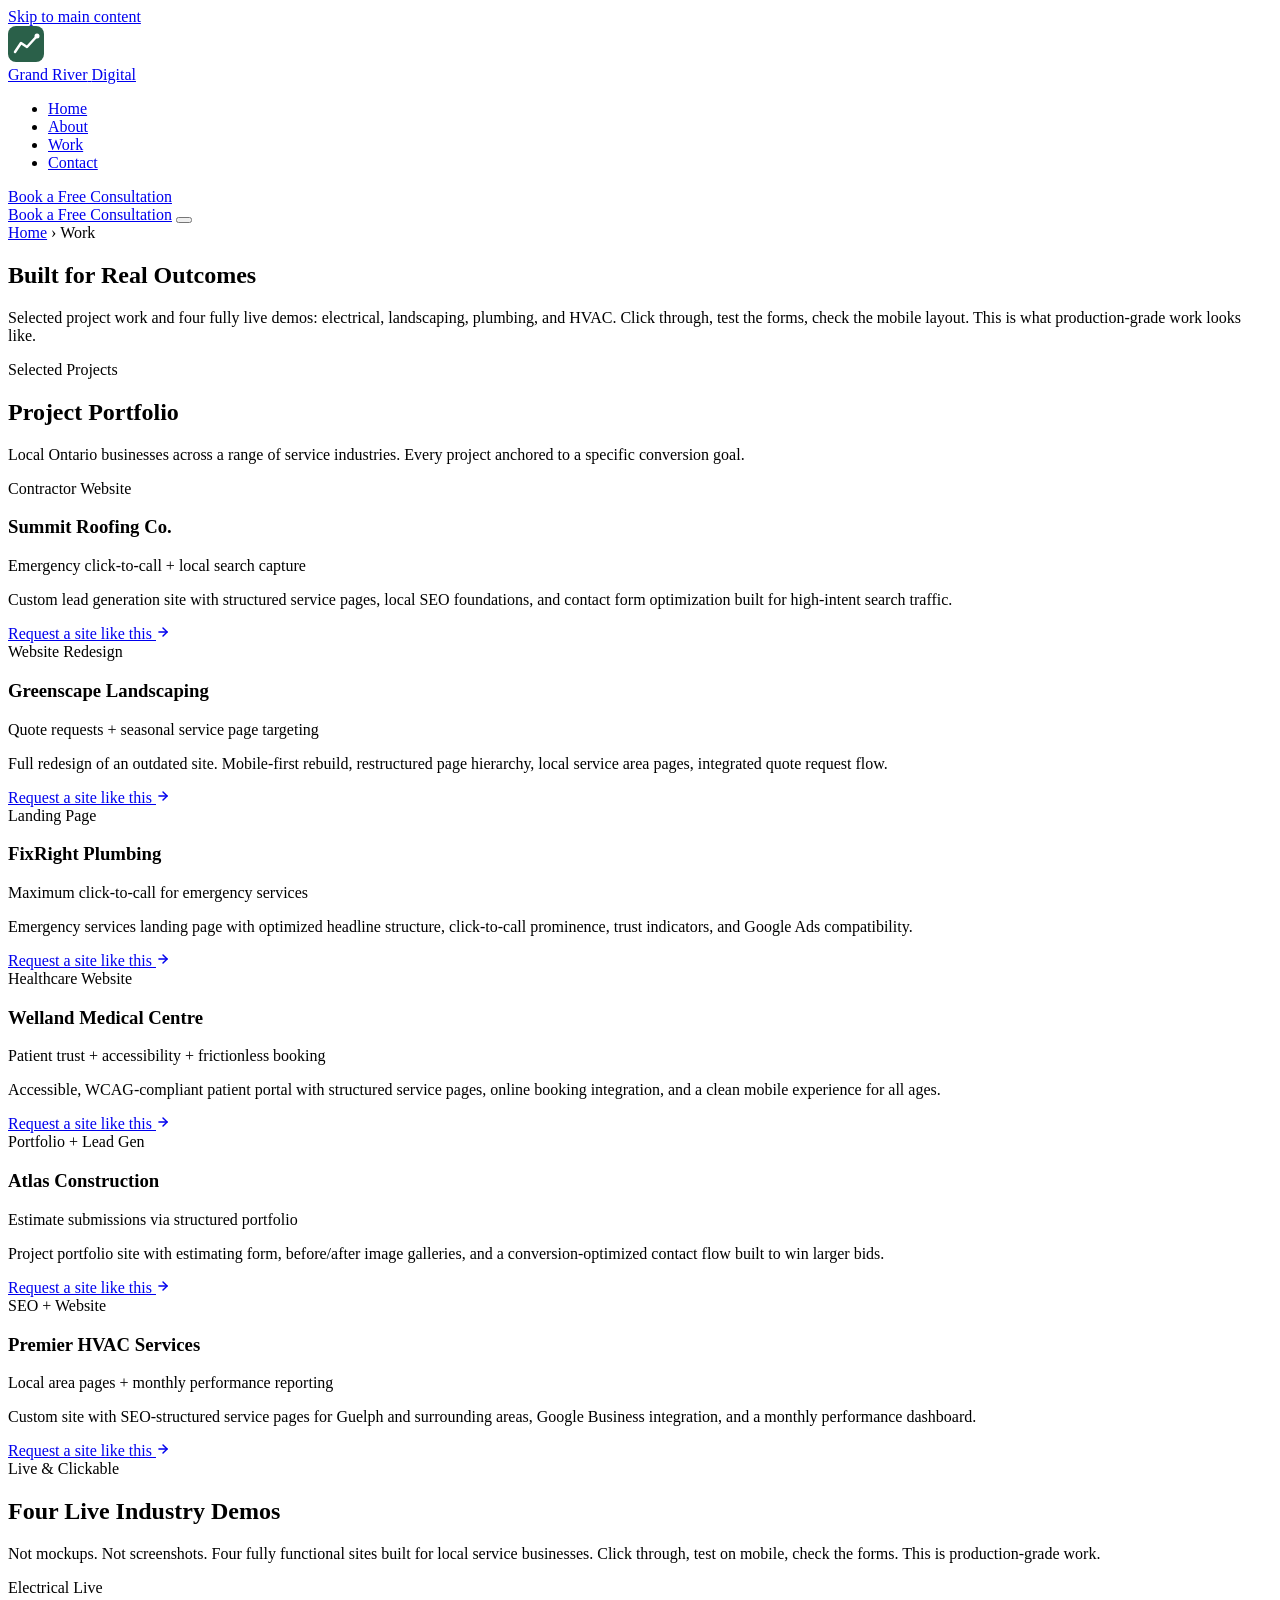
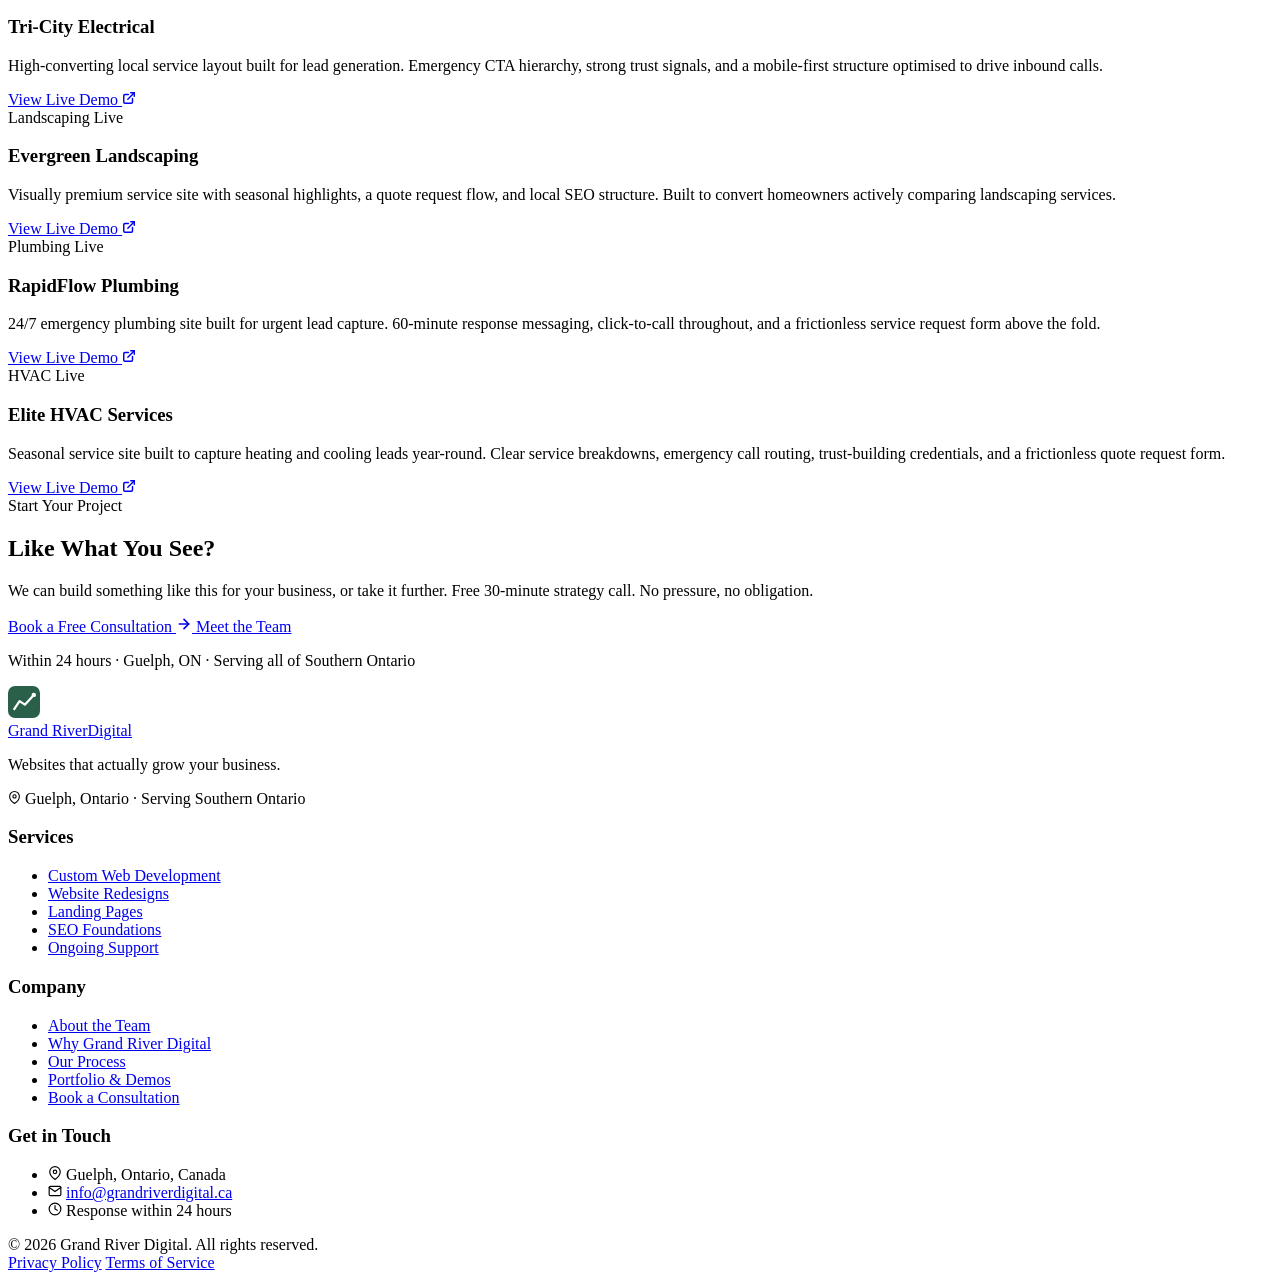
==== work/index.html @ 02c0469a "Work page: remove duplicate CTA, reduce em dashes to zero Issue 1 — Duplicate CTA removed: - Deleted" ====
<!DOCTYPE html>
<html lang="en">
<head>
  <meta charset="UTF-8" />
  <meta name="viewport" content="width=device-width, initial-scale=1.0" />
  <meta name="description" content="Our Work — Grand River Digital. Portfolio and four live industry demos for local Ontario service businesses. Electrical, landscaping, plumbing, and HVAC." />
  <meta name="theme-color" content="#0B1929" />
  <meta property="og:title" content="Our Work | Grand River Digital" />
  <meta property="og:description" content="Live demos and portfolio from Grand River Digital. Built for real lead generation across Southern Ontario." />
  <meta property="og:type" content="website" />
  <meta property="og:url" content="https://grandriverdigital.ca/work" />
  <link rel="canonical" href="https://grandriverdigital.ca/work" />
  <title>Our Work | Grand River Digital</title>
  <link rel="preconnect" href="https://fonts.googleapis.com" />
  <link rel="preconnect" href="https://fonts.gstatic.com" crossorigin />
  <link rel="preload" as="style" href="https://fonts.googleapis.com/css2?family=Inter:wght@400;500;600;700;800;900&display=swap" />
  <link rel="stylesheet" href="https://fonts.googleapis.com/css2?family=Inter:wght@400;500;600;700;800;900&display=swap" media="print" onload="this.media='all'" />
  <noscript><link rel="stylesheet" href="https://fonts.googleapis.com/css2?family=Inter:wght@400;500;600;700;800;900&display=swap" /></noscript>
  <link rel="stylesheet" href="/styles.css" />
</head>
<body>

  <a href="#main" class="skip-link">Skip to main content</a>

  <header class="header" id="header">
    <div class="container header__inner">
      <a href="/" class="logo" aria-label="Grand River Digital — home">
        <div class="logo__mark" aria-hidden="true">
          <svg width="36" height="36" viewBox="0 0 36 36" fill="none">
            <rect width="36" height="36" rx="8" fill="#2A6049"/>
            <polyline points="7,26 13,17 19,21 29,10" stroke="white" stroke-width="2.5" stroke-linecap="round" stroke-linejoin="round"/>
            <circle cx="29" cy="10" r="2.5" fill="white"/>
          </svg>
        </div>
        <div class="logo__text">
          <span class="logo__name">Grand River</span>
          <span class="logo__domain">Digital</span>
        </div>
      </a>
      <nav class="nav" id="nav" aria-label="Main navigation">
        <ul class="nav__list" role="list">
          <li><a href="/" class="nav__link">Home</a></li>
          <li><a href="/about" class="nav__link">About</a></li>
          <li><a href="/work" class="nav__link">Work</a></li>
          <li><a href="/contact" class="nav__link">Contact</a></li>
        </ul>
        <a href="/contact" class="nav__mobile-cta">Book a Free Consultation</a>
      </nav>
      <a href="/contact" class="btn btn--primary header__cta">Book a Free Consultation</a>
      <button class="nav-toggle" id="navToggle" aria-label="Open navigation menu" aria-expanded="false" aria-controls="nav">
        <span class="nav-toggle__bar"></span>
        <span class="nav-toggle__bar"></span>
        <span class="nav-toggle__bar"></span>
      </button>
    </div>
  </header>

  <main id="main">

    <!-- PAGE HERO -->
    <section class="page-hero" aria-labelledby="page-hero-heading">
      <div class="hero__grid" aria-hidden="true"></div>
      <div class="container page-hero__inner">
        <nav class="breadcrumb" aria-label="Breadcrumb">
          <a href="/">Home</a>
          <span aria-hidden="true">›</span>
          <span aria-current="page">Work</span>
        </nav>
        <h1 id="page-hero-heading" class="page-hero__title">
          Built for <span>Real Outcomes</span>
        </h1>
        <p class="page-hero__sub">Selected project work and four fully live demos: electrical, landscaping, plumbing, and HVAC. Click through, test the forms, check the mobile layout. This is what production-grade work looks like.</p>
      </div>
    </section>

    <!-- PORTFOLIO GRID -->
    <section class="section portfolio" id="portfolio" aria-labelledby="portfolio-heading">
      <div class="container">
        <div class="section-header reveal">
          <span class="section-label">Selected Projects</span>
          <h2 id="portfolio-heading" class="section-title">Project Portfolio</h2>
          <p class="section-sub">Local Ontario businesses across a range of service industries. Every project anchored to a specific conversion goal.</p>
        </div>

        <div class="portfolio__grid">
          <article class="pcard reveal" aria-label="Summit Roofing project">
            <div class="pcard__visual pcard__visual--1" aria-hidden="true">
              <div class="pcard__mock">
                <div class="pcard__mock-bar"></div>
                <div class="pcard__mock-hero"></div>
                <div class="pcard__mock-row"><div class="pcard__mock-block"></div><div class="pcard__mock-block"></div></div>
                <div class="pcard__mock-lines"><div class="pcard__mock-line"></div><div class="pcard__mock-line pcard__mock-line--sm"></div></div>
              </div>
            </div>
            <div class="pcard__body">
              <span class="pcard__type">Contractor Website</span>
              <h3 class="pcard__title">Summit Roofing Co.</h3>
              <p class="pcard__outcome-tag">Emergency click-to-call + local search capture</p>
              <p class="pcard__outcome">Custom lead generation site with structured service pages, local SEO foundations, and contact form optimization built for high-intent search traffic.</p>
              <a href="/contact" class="pcard__cta">
                Request a site like this
                <svg width="14" height="14" viewBox="0 0 24 24" fill="none" stroke="currentColor" stroke-width="2.5" stroke-linecap="round" stroke-linejoin="round" aria-hidden="true"><line x1="5" y1="12" x2="19" y2="12"/><polyline points="12 5 19 12 12 19"/></svg>
              </a>
            </div>
          </article>

          <article class="pcard reveal" aria-label="Greenscape Landscaping project">
            <div class="pcard__visual pcard__visual--2" aria-hidden="true">
              <div class="pcard__mock">
                <div class="pcard__mock-bar"></div>
                <div class="pcard__mock-hero"></div>
                <div class="pcard__mock-row"><div class="pcard__mock-block"></div><div class="pcard__mock-block"></div></div>
                <div class="pcard__mock-lines"><div class="pcard__mock-line"></div><div class="pcard__mock-line pcard__mock-line--sm"></div></div>
              </div>
            </div>
            <div class="pcard__body">
              <span class="pcard__type">Website Redesign</span>
              <h3 class="pcard__title">Greenscape Landscaping</h3>
              <p class="pcard__outcome-tag">Quote requests + seasonal service page targeting</p>
              <p class="pcard__outcome">Full redesign of an outdated site. Mobile-first rebuild, restructured page hierarchy, local service area pages, integrated quote request flow.</p>
              <a href="/contact" class="pcard__cta">
                Request a site like this
                <svg width="14" height="14" viewBox="0 0 24 24" fill="none" stroke="currentColor" stroke-width="2.5" stroke-linecap="round" stroke-linejoin="round" aria-hidden="true"><line x1="5" y1="12" x2="19" y2="12"/><polyline points="12 5 19 12 12 19"/></svg>
              </a>
            </div>
          </article>

          <article class="pcard reveal" aria-label="FixRight Plumbing project">
            <div class="pcard__visual pcard__visual--3" aria-hidden="true">
              <div class="pcard__mock">
                <div class="pcard__mock-bar"></div>
                <div class="pcard__mock-hero"></div>
                <div class="pcard__mock-row"><div class="pcard__mock-block"></div><div class="pcard__mock-block"></div></div>
                <div class="pcard__mock-lines"><div class="pcard__mock-line"></div><div class="pcard__mock-line pcard__mock-line--sm"></div></div>
              </div>
            </div>
            <div class="pcard__body">
              <span class="pcard__type">Landing Page</span>
              <h3 class="pcard__title">FixRight Plumbing</h3>
              <p class="pcard__outcome-tag">Maximum click-to-call for emergency services</p>
              <p class="pcard__outcome">Emergency services landing page with optimized headline structure, click-to-call prominence, trust indicators, and Google Ads compatibility.</p>
              <a href="/contact" class="pcard__cta">
                Request a site like this
                <svg width="14" height="14" viewBox="0 0 24 24" fill="none" stroke="currentColor" stroke-width="2.5" stroke-linecap="round" stroke-linejoin="round" aria-hidden="true"><line x1="5" y1="12" x2="19" y2="12"/><polyline points="12 5 19 12 12 19"/></svg>
              </a>
            </div>
          </article>

          <article class="pcard reveal" aria-label="Welland Medical Centre project">
            <div class="pcard__visual pcard__visual--4" aria-hidden="true">
              <div class="pcard__mock">
                <div class="pcard__mock-bar"></div>
                <div class="pcard__mock-hero"></div>
                <div class="pcard__mock-row"><div class="pcard__mock-block"></div><div class="pcard__mock-block"></div></div>
                <div class="pcard__mock-lines"><div class="pcard__mock-line"></div><div class="pcard__mock-line pcard__mock-line--sm"></div></div>
              </div>
            </div>
            <div class="pcard__body">
              <span class="pcard__type">Healthcare Website</span>
              <h3 class="pcard__title">Welland Medical Centre</h3>
              <p class="pcard__outcome-tag">Patient trust + accessibility + frictionless booking</p>
              <p class="pcard__outcome">Accessible, WCAG-compliant patient portal with structured service pages, online booking integration, and a clean mobile experience for all ages.</p>
              <a href="/contact" class="pcard__cta">
                Request a site like this
                <svg width="14" height="14" viewBox="0 0 24 24" fill="none" stroke="currentColor" stroke-width="2.5" stroke-linecap="round" stroke-linejoin="round" aria-hidden="true"><line x1="5" y1="12" x2="19" y2="12"/><polyline points="12 5 19 12 12 19"/></svg>
              </a>
            </div>
          </article>

          <article class="pcard reveal" aria-label="Atlas Construction project">
            <div class="pcard__visual pcard__visual--5" aria-hidden="true">
              <div class="pcard__mock">
                <div class="pcard__mock-bar"></div>
                <div class="pcard__mock-hero"></div>
                <div class="pcard__mock-row"><div class="pcard__mock-block"></div><div class="pcard__mock-block"></div></div>
                <div class="pcard__mock-lines"><div class="pcard__mock-line"></div><div class="pcard__mock-line pcard__mock-line--sm"></div></div>
              </div>
            </div>
            <div class="pcard__body">
              <span class="pcard__type">Portfolio + Lead Gen</span>
              <h3 class="pcard__title">Atlas Construction</h3>
              <p class="pcard__outcome-tag">Estimate submissions via structured portfolio</p>
              <p class="pcard__outcome">Project portfolio site with estimating form, before/after image galleries, and a conversion-optimized contact flow built to win larger bids.</p>
              <a href="/contact" class="pcard__cta">
                Request a site like this
                <svg width="14" height="14" viewBox="0 0 24 24" fill="none" stroke="currentColor" stroke-width="2.5" stroke-linecap="round" stroke-linejoin="round" aria-hidden="true"><line x1="5" y1="12" x2="19" y2="12"/><polyline points="12 5 19 12 12 19"/></svg>
              </a>
            </div>
          </article>

          <article class="pcard reveal" aria-label="Premier HVAC project">
            <div class="pcard__visual pcard__visual--6" aria-hidden="true">
              <div class="pcard__mock">
                <div class="pcard__mock-bar"></div>
                <div class="pcard__mock-hero"></div>
                <div class="pcard__mock-row"><div class="pcard__mock-block"></div><div class="pcard__mock-block"></div></div>
                <div class="pcard__mock-lines"><div class="pcard__mock-line"></div><div class="pcard__mock-line pcard__mock-line--sm"></div></div>
              </div>
            </div>
            <div class="pcard__body">
              <span class="pcard__type">SEO + Website</span>
              <h3 class="pcard__title">Premier HVAC Services</h3>
              <p class="pcard__outcome-tag">Local area pages + monthly performance reporting</p>
              <p class="pcard__outcome">Custom site with SEO-structured service pages for Guelph and surrounding areas, Google Business integration, and a monthly performance dashboard.</p>
              <a href="/contact" class="pcard__cta">
                Request a site like this
                <svg width="14" height="14" viewBox="0 0 24 24" fill="none" stroke="currentColor" stroke-width="2.5" stroke-linecap="round" stroke-linejoin="round" aria-hidden="true"><line x1="5" y1="12" x2="19" y2="12"/><polyline points="12 5 19 12 12 19"/></svg>
              </a>
            </div>
          </article>
        </div>
      </div>
    </section>

    <!-- LIVE DEMOS — full-bleed primary section -->
    <section class="demos" id="demos" aria-labelledby="demos-heading">
      <div class="container">
        <div class="section-header section-header--light reveal">
          <span class="section-label section-label--light">Live &amp; Clickable</span>
          <h2 id="demos-heading" class="section-title section-title--light">Four Live Industry Demos</h2>
          <p class="section-sub section-sub--light">Not mockups. Not screenshots. Four fully functional sites built for local service businesses. Click through, test on mobile, check the forms. This is production-grade work.</p>
        </div>

        <div class="demos__grid">

          <article class="demo-card reveal" aria-label="Tri-City Electrical — live demo">
            <div class="demo-card__meta">
              <span class="demo-card__industry">Electrical</span>
              <span class="demo-card__live">
                <span class="demo-card__live-dot" aria-hidden="true"></span>
                Live
              </span>
            </div>
            <h3 class="demo-card__name">Tri-City Electrical</h3>
            <p class="demo-card__desc">High-converting local service layout built for lead generation. Emergency CTA hierarchy, strong trust signals, and a mobile-first structure optimised to drive inbound calls.</p>
            <a href="https://grandriverdigital.github.io/tri-city-electrical-demo"
               target="_blank"
               rel="noopener noreferrer"
               class="demo-card__link"
               aria-label="View Tri-City Electrical live demo, opens in new tab">
              View Live Demo
              <svg width="14" height="14" viewBox="0 0 24 24" fill="none" stroke="currentColor" stroke-width="2.5" stroke-linecap="round" stroke-linejoin="round" aria-hidden="true"><path d="M18 13v6a2 2 0 0 1-2 2H5a2 2 0 0 1-2-2V8a2 2 0 0 1 2-2h6"/><polyline points="15 3 21 3 21 9"/><line x1="10" y1="14" x2="21" y2="3"/></svg>
            </a>
          </article>

          <article class="demo-card reveal" aria-label="Evergreen Landscaping — live demo">
            <div class="demo-card__meta">
              <span class="demo-card__industry">Landscaping</span>
              <span class="demo-card__live">
                <span class="demo-card__live-dot" aria-hidden="true"></span>
                Live
              </span>
            </div>
            <h3 class="demo-card__name">Evergreen Landscaping</h3>
            <p class="demo-card__desc">Visually premium service site with seasonal highlights, a quote request flow, and local SEO structure. Built to convert homeowners actively comparing landscaping services.</p>
            <a href="https://grandriverdigital.github.io/evergreen-landscaping-demo"
               target="_blank"
               rel="noopener noreferrer"
               class="demo-card__link"
               aria-label="View Evergreen Landscaping live demo, opens in new tab">
              View Live Demo
              <svg width="14" height="14" viewBox="0 0 24 24" fill="none" stroke="currentColor" stroke-width="2.5" stroke-linecap="round" stroke-linejoin="round" aria-hidden="true"><path d="M18 13v6a2 2 0 0 1-2 2H5a2 2 0 0 1-2-2V8a2 2 0 0 1 2-2h6"/><polyline points="15 3 21 3 21 9"/><line x1="10" y1="14" x2="21" y2="3"/></svg>
            </a>
          </article>

          <article class="demo-card reveal" aria-label="RapidFlow Plumbing — live demo">
            <div class="demo-card__meta">
              <span class="demo-card__industry">Plumbing</span>
              <span class="demo-card__live">
                <span class="demo-card__live-dot" aria-hidden="true"></span>
                Live
              </span>
            </div>
            <h3 class="demo-card__name">RapidFlow Plumbing</h3>
            <p class="demo-card__desc">24/7 emergency plumbing site built for urgent lead capture. 60-minute response messaging, click-to-call throughout, and a frictionless service request form above the fold.</p>
            <a href="https://grandriverdigital.github.io/rapidflow-plumbing-demo"
               target="_blank"
               rel="noopener noreferrer"
               class="demo-card__link"
               aria-label="View RapidFlow Plumbing live demo, opens in new tab">
              View Live Demo
              <svg width="14" height="14" viewBox="0 0 24 24" fill="none" stroke="currentColor" stroke-width="2.5" stroke-linecap="round" stroke-linejoin="round" aria-hidden="true"><path d="M18 13v6a2 2 0 0 1-2 2H5a2 2 0 0 1-2-2V8a2 2 0 0 1 2-2h6"/><polyline points="15 3 21 3 21 9"/><line x1="10" y1="14" x2="21" y2="3"/></svg>
            </a>
          </article>

          <article class="demo-card reveal" aria-label="Elite HVAC Services — live demo">
            <div class="demo-card__meta">
              <span class="demo-card__industry">HVAC</span>
              <span class="demo-card__live">
                <span class="demo-card__live-dot" aria-hidden="true"></span>
                Live
              </span>
            </div>
            <h3 class="demo-card__name">Elite HVAC Services</h3>
            <p class="demo-card__desc">Seasonal service site built to capture heating and cooling leads year-round. Clear service breakdowns, emergency call routing, trust-building credentials, and a frictionless quote request form.</p>
            <a href="https://grandriverdigital.github.io/elite-hvac-demo"
               target="_blank"
               rel="noopener noreferrer"
               class="demo-card__link"
               aria-label="View Elite HVAC Services live demo, opens in new tab">
              View Live Demo
              <svg width="14" height="14" viewBox="0 0 24 24" fill="none" stroke="currentColor" stroke-width="2.5" stroke-linecap="round" stroke-linejoin="round" aria-hidden="true"><path d="M18 13v6a2 2 0 0 1-2 2H5a2 2 0 0 1-2-2V8a2 2 0 0 1 2-2h6"/><polyline points="15 3 21 3 21 9"/><line x1="10" y1="14" x2="21" y2="3"/></svg>
            </a>
          </article>

        </div>

      </div>
    </section>

    <!-- CTA STRIP -->
    <section class="cta-strip" aria-labelledby="cta-work-heading">
      <div class="hero__grid" aria-hidden="true"></div>
      <div class="container cta-strip__inner">
        <span class="cta-strip__eyebrow">Start Your Project</span>
        <h2 id="cta-work-heading" class="cta-strip__title reveal">Like What You See?</h2>
        <p class="cta-strip__sub reveal">We can build something like this for your business, or take it further. Free 30-minute strategy call. No pressure, no obligation.</p>
        <div class="cta-strip__actions reveal">
          <a href="/contact" class="btn btn--cta">
            Book a Free Consultation
            <svg width="16" height="16" viewBox="0 0 24 24" fill="none" stroke="currentColor" stroke-width="2.5" stroke-linecap="round" stroke-linejoin="round" aria-hidden="true"><line x1="5" y1="12" x2="19" y2="12"/><polyline points="12 5 19 12 12 19"/></svg>
          </a>
          <a href="/about" class="btn btn--outline">Meet the Team</a>
        </div>
        <p class="cta-strip__note">Within 24 hours &middot; Guelph, ON &middot; Serving all of Southern Ontario</p>
      </div>
    </section>

  </main>

  <footer class="footer" role="contentinfo">
    <div class="container footer__inner">
      <div class="footer__brand">
        <a href="/" class="logo logo--footer" aria-label="Grand River Digital — home">
          <div class="logo__mark" aria-hidden="true">
            <svg width="32" height="32" viewBox="0 0 36 36" fill="none">
              <rect width="36" height="36" rx="8" fill="#2A6049"/>
              <polyline points="7,26 13,17 19,21 29,10" stroke="white" stroke-width="2.5" stroke-linecap="round" stroke-linejoin="round"/>
              <circle cx="29" cy="10" r="2.5" fill="white"/>
            </svg>
          </div>
          <div class="logo__text"><span class="logo__name">Grand River</span><span class="logo__domain">Digital</span></div>
        </a>
        <p class="footer__tagline">Websites that actually grow your business.</p>
        <p class="footer__location">
          <svg width="13" height="13" viewBox="0 0 24 24" fill="none" stroke="currentColor" stroke-width="2" stroke-linecap="round" stroke-linejoin="round" aria-hidden="true"><path d="M21 10c0 7-9 13-9 13s-9-6-9-13a9 9 0 0 1 18 0z"/><circle cx="12" cy="10" r="3"/></svg>
          Guelph, Ontario &middot; Serving Southern Ontario
        </p>
      </div>
      <div class="footer__col">
        <h3 class="footer__col-heading">Services</h3>
        <ul class="footer__links" role="list">
          <li><a href="/about">Custom Web Development</a></li>
          <li><a href="/about">Website Redesigns</a></li>
          <li><a href="/about">Landing Pages</a></li>
          <li><a href="/about">SEO Foundations</a></li>
          <li><a href="/about">Ongoing Support</a></li>
        </ul>
      </div>
      <div class="footer__col">
        <h3 class="footer__col-heading">Company</h3>
        <ul class="footer__links" role="list">
          <li><a href="/about">About the Team</a></li>
          <li><a href="/about">Why Grand River Digital</a></li>
          <li><a href="/about">Our Process</a></li>
          <li><a href="/work">Portfolio &amp; Demos</a></li>
          <li><a href="/contact">Book a Consultation</a></li>
        </ul>
      </div>
      <div class="footer__col">
        <h3 class="footer__col-heading">Get in Touch</h3>
        <ul class="footer__contact-list" role="list">
          <li>
            <svg width="14" height="14" viewBox="0 0 24 24" fill="none" stroke="currentColor" stroke-width="2" stroke-linecap="round" stroke-linejoin="round" aria-hidden="true"><path d="M21 10c0 7-9 13-9 13s-9-6-9-13a9 9 0 0 1 18 0z"/><circle cx="12" cy="10" r="3"/></svg>
            Guelph, Ontario, Canada
          </li>
          <li>
            <svg width="14" height="14" viewBox="0 0 24 24" fill="none" stroke="currentColor" stroke-width="2" stroke-linecap="round" stroke-linejoin="round" aria-hidden="true"><path d="M4 4h16c1.1 0 2 .9 2 2v12c0 1.1-.9 2-2 2H4c-1.1 0-2-.9-2-2V6c0-1.1.9-2 2-2z"/><polyline points="22,6 12,13 2,6"/></svg>
            <a href="mailto:info@grandriverdigital.ca">info@grandriverdigital.ca</a>
          </li>
          <li>
            <svg width="14" height="14" viewBox="0 0 24 24" fill="none" stroke="currentColor" stroke-width="2" stroke-linecap="round" stroke-linejoin="round" aria-hidden="true"><circle cx="12" cy="12" r="10"/><polyline points="12 6 12 12 16 14"/></svg>
            Response within 24 hours
          </li>
        </ul>
      </div>
    </div>
    <div class="footer__bottom">
      <div class="container footer__bottom-inner">
        <span>&copy; <span class="footer-year">2026</span> Grand River Digital. All rights reserved.</span>
        <div class="footer__bottom-links">
          <a href="/contact">Privacy Policy</a>
          <a href="/contact">Terms of Service</a>
        </div>
      </div>
    </div>
  </footer>

  <script src="/script.js"></script>
</body>
</html>
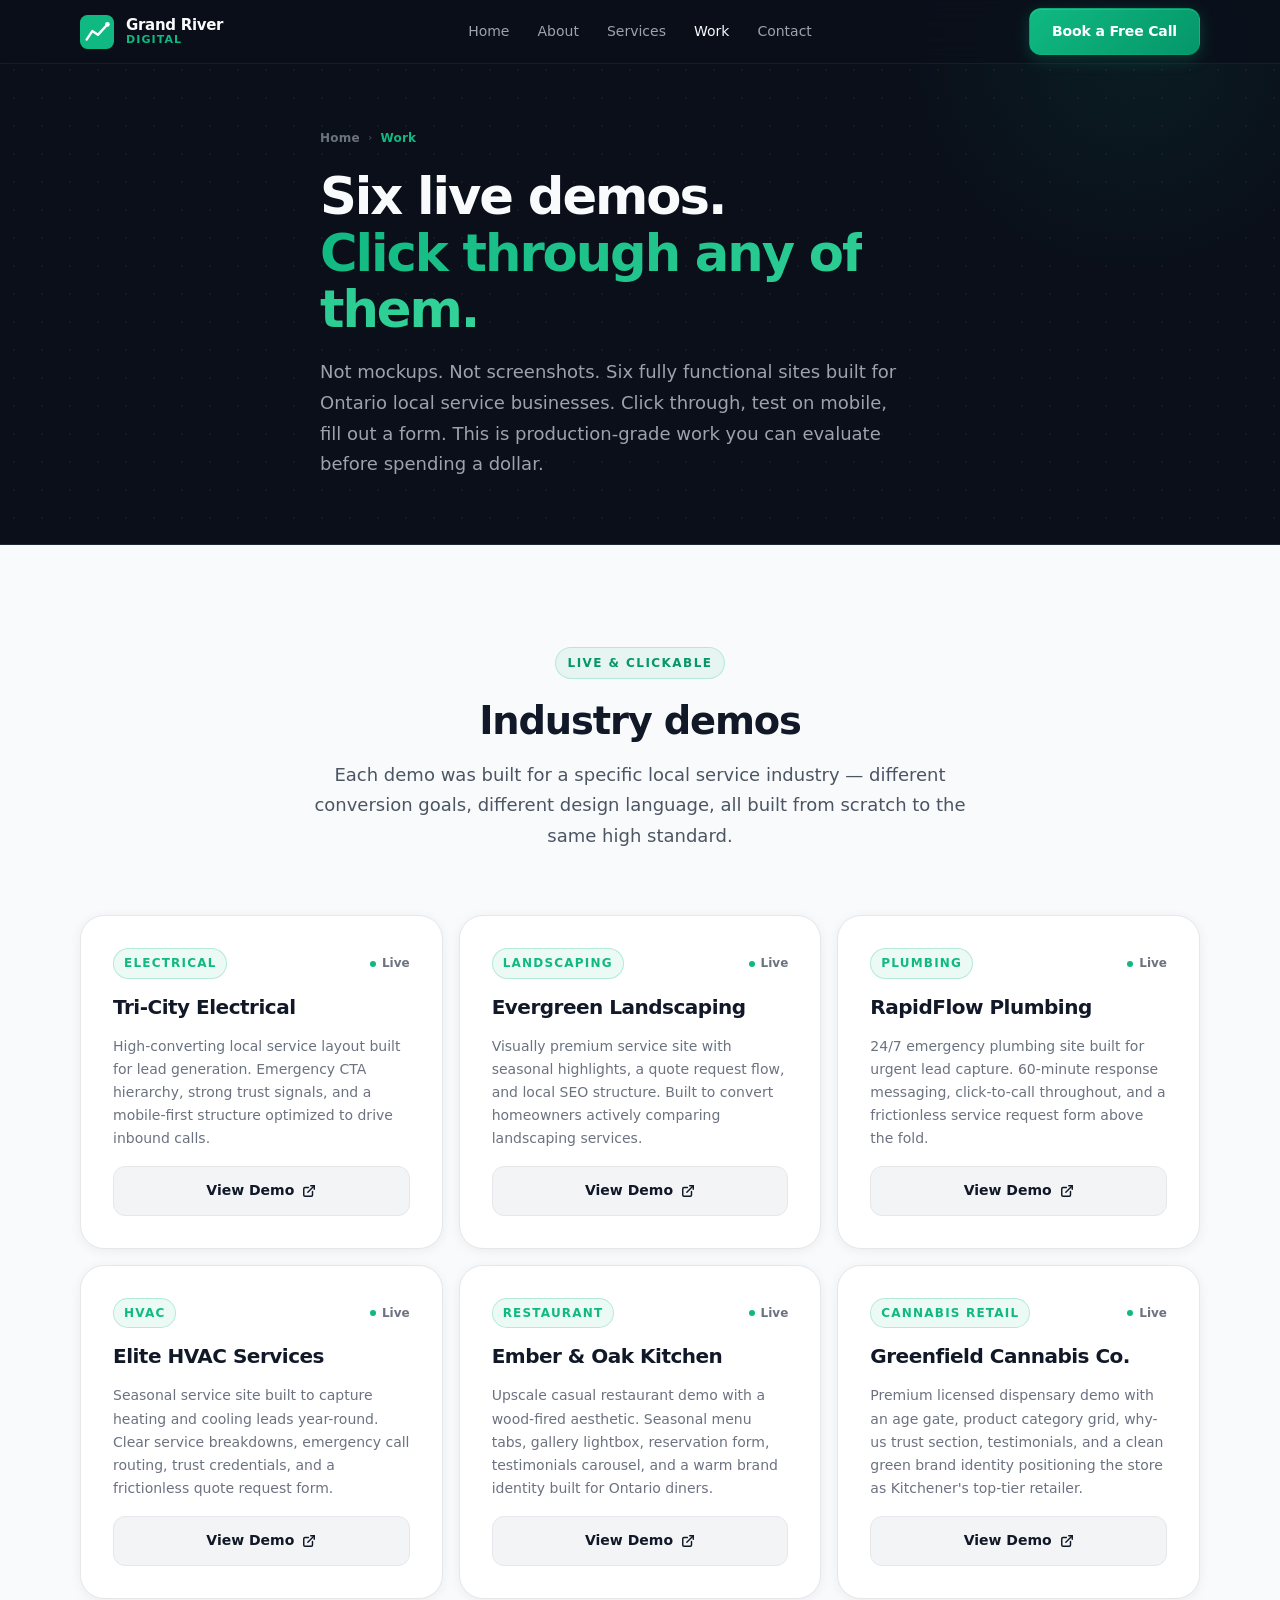
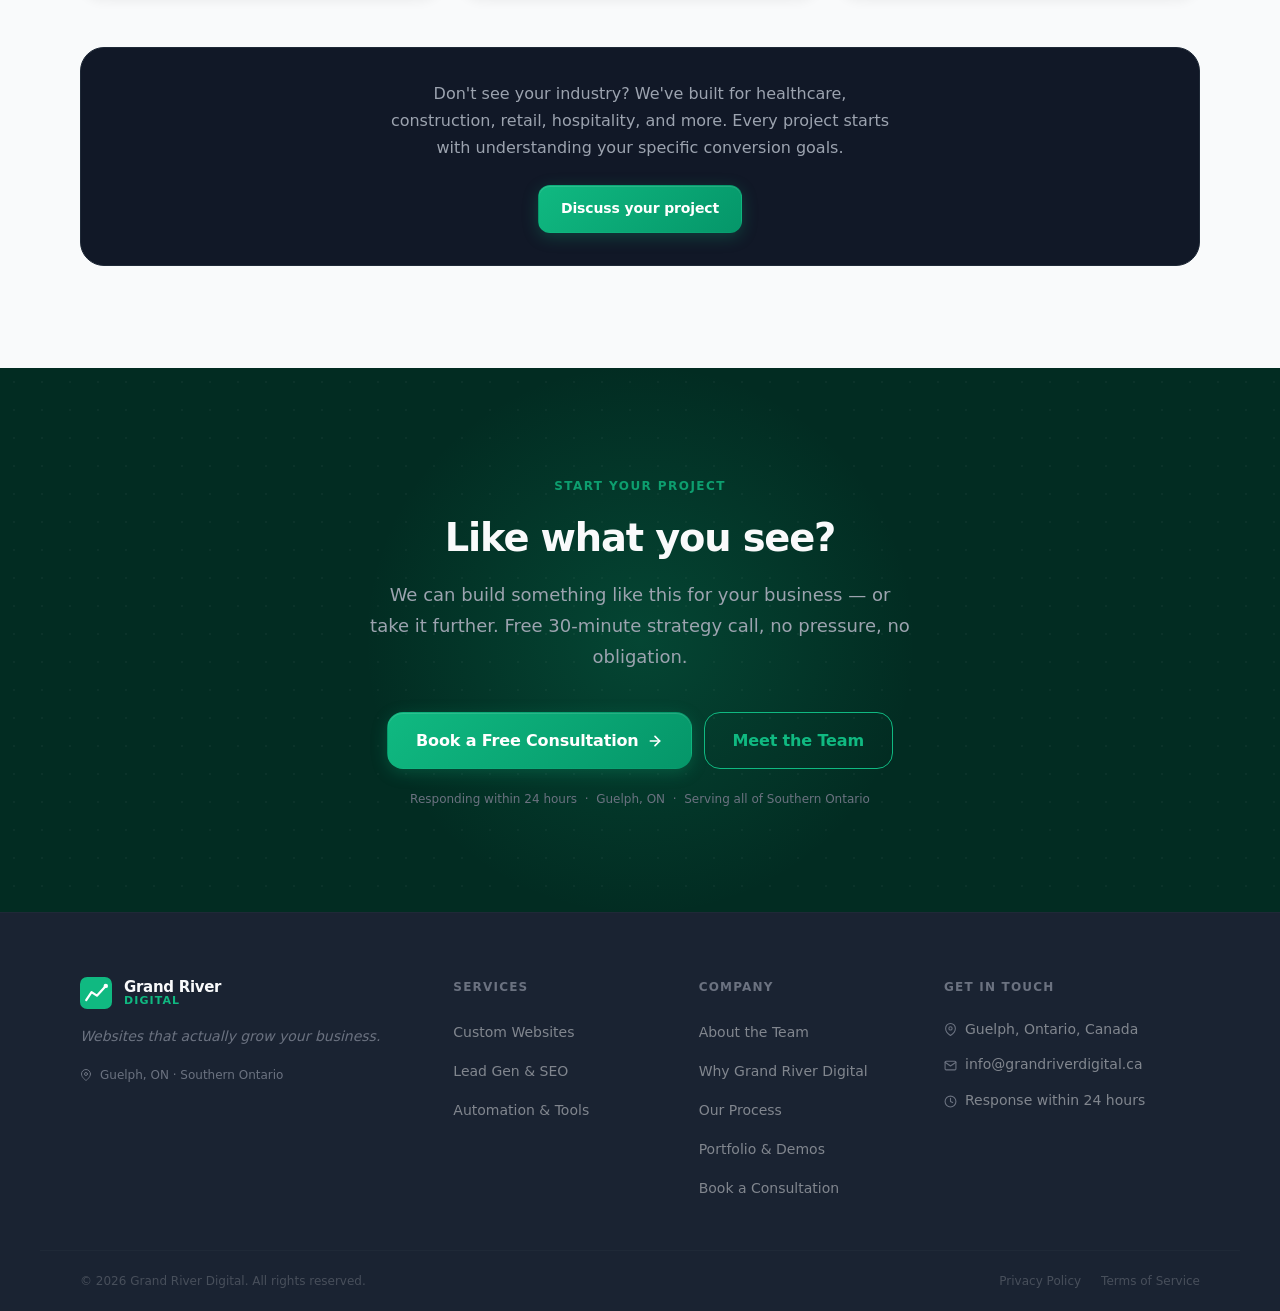
==== commit 1e2cfd4b: "design: rebalance light/dark sections across all pages - Homepage: services + stats sections → light" ====
--- a/work/index.html
+++ b/work/index.html
@@ -3,14 +3,15 @@
 <head>
   <meta charset="UTF-8" />
   <meta name="viewport" content="width=device-width, initial-scale=1.0" />
-  <meta name="description" content="Our Work — Grand River Digital. Portfolio and four live industry demos for local Ontario service businesses. Electrical, landscaping, plumbing, and HVAC." />
-  <meta name="theme-color" content="#0B1929" />
+  <meta name="description" content="Our Work — Grand River Digital. Six live industry demos for Ontario local service businesses: electrical, landscaping, plumbing, HVAC, restaurant, and cannabis retail." />
+  <meta name="theme-color" content="#0A0F1A" />
   <meta property="og:title" content="Our Work | Grand River Digital" />
-  <meta property="og:description" content="Live demos and portfolio from Grand River Digital. Built for real lead generation across Southern Ontario." />
+  <meta property="og:description" content="Six live demos from Grand River Digital. Click through, test on mobile, check the forms. Built for real lead generation across Southern Ontario." />
   <meta property="og:type" content="website" />
   <meta property="og:url" content="https://grandriverdigital.ca/work" />
   <link rel="canonical" href="https://grandriverdigital.ca/work" />
   <title>Our Work | Grand River Digital</title>
+
   <link rel="preconnect" href="https://fonts.googleapis.com" />
   <link rel="preconnect" href="https://fonts.gstatic.com" crossorigin />
   <link rel="preload" as="style" href="https://fonts.googleapis.com/css2?family=Inter:wght@400;500;600;700;800;900&display=swap" />
@@ -22,31 +23,36 @@
 
   <a href="#main" class="skip-link">Skip to main content</a>
 
+  <!-- HEADER -->
   <header class="header" id="header">
     <div class="container header__inner">
       <a href="/" class="logo" aria-label="Grand River Digital — home">
         <div class="logo__mark" aria-hidden="true">
-          <svg width="36" height="36" viewBox="0 0 36 36" fill="none">
-            <rect width="36" height="36" rx="8" fill="#2A6049"/>
+          <svg width="34" height="34" viewBox="0 0 36 36" fill="none">
+            <rect width="36" height="36" rx="8" fill="#10B981"/>
             <polyline points="7,26 13,17 19,21 29,10" stroke="white" stroke-width="2.5" stroke-linecap="round" stroke-linejoin="round"/>
             <circle cx="29" cy="10" r="2.5" fill="white"/>
           </svg>
         </div>
         <div class="logo__text">
           <span class="logo__name">Grand River</span>
-          <span class="logo__domain">Digital</span>
+          <span class="logo__sub">Digital</span>
         </div>
       </a>
+
       <nav class="nav" id="nav" aria-label="Main navigation">
         <ul class="nav__list" role="list">
           <li><a href="/" class="nav__link">Home</a></li>
           <li><a href="/about" class="nav__link">About</a></li>
+          <li><a href="/services" class="nav__link">Services</a></li>
           <li><a href="/work" class="nav__link">Work</a></li>
           <li><a href="/contact" class="nav__link">Contact</a></li>
         </ul>
-        <a href="/contact" class="nav__mobile-cta">Book a Free Consultation</a>
+        <a href="/contact" class="nav__mobile-cta">Book a Free Call</a>
       </nav>
-      <a href="/contact" class="btn btn--primary header__cta">Book a Free Consultation</a>
+
+      <a href="/contact" class="btn btn-primary header__cta" style="display:none;">Book a Free Call</a>
+
       <button class="nav-toggle" id="navToggle" aria-label="Open navigation menu" aria-expanded="false" aria-controls="nav">
         <span class="nav-toggle__bar"></span>
         <span class="nav-toggle__bar"></span>
@@ -59,193 +65,55 @@
 
     <!-- PAGE HERO -->
     <section class="page-hero" aria-labelledby="page-hero-heading">
-      <div class="hero__grid" aria-hidden="true"></div>
+      <div class="page-hero__orb" aria-hidden="true"></div>
       <div class="container page-hero__inner">
         <nav class="breadcrumb" aria-label="Breadcrumb">
           <a href="/">Home</a>
-          <span aria-hidden="true">›</span>
-          <span aria-current="page">Work</span>
+          <span class="breadcrumb__sep" aria-hidden="true">›</span>
+          <span class="breadcrumb__current" aria-current="page">Work</span>
         </nav>
         <h1 id="page-hero-heading" class="page-hero__title">
-          Built for <span>Real Outcomes</span>
+          Six live demos.<br>
+          <span>Click through any of them.</span>
         </h1>
-        <p class="page-hero__sub">Selected project work and four fully live demos: electrical, landscaping, plumbing, and HVAC. Click through, test the forms, check the mobile layout. This is what production-grade work looks like.</p>
+        <p class="page-hero__sub">Not mockups. Not screenshots. Six fully functional sites built for Ontario local service businesses. Click through, test on mobile, fill out a form. This is production-grade work you can evaluate before spending a dollar.</p>
       </div>
     </section>
 
-    <!-- PORTFOLIO GRID -->
-    <section class="section portfolio" id="portfolio" aria-labelledby="portfolio-heading">
+    <!-- DEMOS GRID -->
+    <section class="section demos-section section-light" id="demos" aria-labelledby="demos-heading">
       <div class="container">
         <div class="section-header reveal">
-          <span class="section-label">Selected Projects</span>
-          <h2 id="portfolio-heading" class="section-title">Project Portfolio</h2>
-          <p class="section-sub">Local Ontario businesses across a range of service industries. Every project anchored to a specific conversion goal.</p>
-        </div>
-
-        <div class="portfolio__grid">
-          <article class="pcard reveal" aria-label="Summit Roofing project">
-            <div class="pcard__visual pcard__visual--1" aria-hidden="true">
-              <div class="pcard__mock">
-                <div class="pcard__mock-bar"></div>
-                <div class="pcard__mock-hero"></div>
-                <div class="pcard__mock-row"><div class="pcard__mock-block"></div><div class="pcard__mock-block"></div></div>
-                <div class="pcard__mock-lines"><div class="pcard__mock-line"></div><div class="pcard__mock-line pcard__mock-line--sm"></div></div>
-              </div>
-            </div>
-            <div class="pcard__body">
-              <span class="pcard__type">Contractor Website</span>
-              <h3 class="pcard__title">Summit Roofing Co.</h3>
-              <p class="pcard__outcome-tag">Emergency click-to-call + local search capture</p>
-              <p class="pcard__outcome">Custom lead generation site with structured service pages, local SEO foundations, and contact form optimization built for high-intent search traffic.</p>
-              <a href="/contact" class="pcard__cta">
-                Request a site like this
-                <svg width="14" height="14" viewBox="0 0 24 24" fill="none" stroke="currentColor" stroke-width="2.5" stroke-linecap="round" stroke-linejoin="round" aria-hidden="true"><line x1="5" y1="12" x2="19" y2="12"/><polyline points="12 5 19 12 12 19"/></svg>
-              </a>
-            </div>
-          </article>
-
-          <article class="pcard reveal" aria-label="Greenscape Landscaping project">
-            <div class="pcard__visual pcard__visual--2" aria-hidden="true">
-              <div class="pcard__mock">
-                <div class="pcard__mock-bar"></div>
-                <div class="pcard__mock-hero"></div>
-                <div class="pcard__mock-row"><div class="pcard__mock-block"></div><div class="pcard__mock-block"></div></div>
-                <div class="pcard__mock-lines"><div class="pcard__mock-line"></div><div class="pcard__mock-line pcard__mock-line--sm"></div></div>
-              </div>
-            </div>
-            <div class="pcard__body">
-              <span class="pcard__type">Website Redesign</span>
-              <h3 class="pcard__title">Greenscape Landscaping</h3>
-              <p class="pcard__outcome-tag">Quote requests + seasonal service page targeting</p>
-              <p class="pcard__outcome">Full redesign of an outdated site. Mobile-first rebuild, restructured page hierarchy, local service area pages, integrated quote request flow.</p>
-              <a href="/contact" class="pcard__cta">
-                Request a site like this
-                <svg width="14" height="14" viewBox="0 0 24 24" fill="none" stroke="currentColor" stroke-width="2.5" stroke-linecap="round" stroke-linejoin="round" aria-hidden="true"><line x1="5" y1="12" x2="19" y2="12"/><polyline points="12 5 19 12 12 19"/></svg>
-              </a>
-            </div>
-          </article>
-
-          <article class="pcard reveal" aria-label="FixRight Plumbing project">
-            <div class="pcard__visual pcard__visual--3" aria-hidden="true">
-              <div class="pcard__mock">
-                <div class="pcard__mock-bar"></div>
-                <div class="pcard__mock-hero"></div>
-                <div class="pcard__mock-row"><div class="pcard__mock-block"></div><div class="pcard__mock-block"></div></div>
-                <div class="pcard__mock-lines"><div class="pcard__mock-line"></div><div class="pcard__mock-line pcard__mock-line--sm"></div></div>
-              </div>
-            </div>
-            <div class="pcard__body">
-              <span class="pcard__type">Landing Page</span>
-              <h3 class="pcard__title">FixRight Plumbing</h3>
-              <p class="pcard__outcome-tag">Maximum click-to-call for emergency services</p>
-              <p class="pcard__outcome">Emergency services landing page with optimized headline structure, click-to-call prominence, trust indicators, and Google Ads compatibility.</p>
-              <a href="/contact" class="pcard__cta">
-                Request a site like this
-                <svg width="14" height="14" viewBox="0 0 24 24" fill="none" stroke="currentColor" stroke-width="2.5" stroke-linecap="round" stroke-linejoin="round" aria-hidden="true"><line x1="5" y1="12" x2="19" y2="12"/><polyline points="12 5 19 12 12 19"/></svg>
-              </a>
-            </div>
-          </article>
-
-          <article class="pcard reveal" aria-label="Welland Medical Centre project">
-            <div class="pcard__visual pcard__visual--4" aria-hidden="true">
-              <div class="pcard__mock">
-                <div class="pcard__mock-bar"></div>
-                <div class="pcard__mock-hero"></div>
-                <div class="pcard__mock-row"><div class="pcard__mock-block"></div><div class="pcard__mock-block"></div></div>
-                <div class="pcard__mock-lines"><div class="pcard__mock-line"></div><div class="pcard__mock-line pcard__mock-line--sm"></div></div>
-              </div>
-            </div>
-            <div class="pcard__body">
-              <span class="pcard__type">Healthcare Website</span>
-              <h3 class="pcard__title">Welland Medical Centre</h3>
-              <p class="pcard__outcome-tag">Patient trust + accessibility + frictionless booking</p>
-              <p class="pcard__outcome">Accessible, WCAG-compliant patient portal with structured service pages, online booking integration, and a clean mobile experience for all ages.</p>
-              <a href="/contact" class="pcard__cta">
-                Request a site like this
-                <svg width="14" height="14" viewBox="0 0 24 24" fill="none" stroke="currentColor" stroke-width="2.5" stroke-linecap="round" stroke-linejoin="round" aria-hidden="true"><line x1="5" y1="12" x2="19" y2="12"/><polyline points="12 5 19 12 12 19"/></svg>
-              </a>
-            </div>
-          </article>
-
-          <article class="pcard reveal" aria-label="Atlas Construction project">
-            <div class="pcard__visual pcard__visual--5" aria-hidden="true">
-              <div class="pcard__mock">
-                <div class="pcard__mock-bar"></div>
-                <div class="pcard__mock-hero"></div>
-                <div class="pcard__mock-row"><div class="pcard__mock-block"></div><div class="pcard__mock-block"></div></div>
-                <div class="pcard__mock-lines"><div class="pcard__mock-line"></div><div class="pcard__mock-line pcard__mock-line--sm"></div></div>
-              </div>
-            </div>
-            <div class="pcard__body">
-              <span class="pcard__type">Portfolio + Lead Gen</span>
-              <h3 class="pcard__title">Atlas Construction</h3>
-              <p class="pcard__outcome-tag">Estimate submissions via structured portfolio</p>
-              <p class="pcard__outcome">Project portfolio site with estimating form, before/after image galleries, and a conversion-optimized contact flow built to win larger bids.</p>
-              <a href="/contact" class="pcard__cta">
-                Request a site like this
-                <svg width="14" height="14" viewBox="0 0 24 24" fill="none" stroke="currentColor" stroke-width="2.5" stroke-linecap="round" stroke-linejoin="round" aria-hidden="true"><line x1="5" y1="12" x2="19" y2="12"/><polyline points="12 5 19 12 12 19"/></svg>
-              </a>
-            </div>
-          </article>
-
-          <article class="pcard reveal" aria-label="Premier HVAC project">
-            <div class="pcard__visual pcard__visual--6" aria-hidden="true">
-              <div class="pcard__mock">
-                <div class="pcard__mock-bar"></div>
-                <div class="pcard__mock-hero"></div>
-                <div class="pcard__mock-row"><div class="pcard__mock-block"></div><div class="pcard__mock-block"></div></div>
-                <div class="pcard__mock-lines"><div class="pcard__mock-line"></div><div class="pcard__mock-line pcard__mock-line--sm"></div></div>
-              </div>
-            </div>
-            <div class="pcard__body">
-              <span class="pcard__type">SEO + Website</span>
-              <h3 class="pcard__title">Premier HVAC Services</h3>
-              <p class="pcard__outcome-tag">Local area pages + monthly performance reporting</p>
-              <p class="pcard__outcome">Custom site with SEO-structured service pages for Guelph and surrounding areas, Google Business integration, and a monthly performance dashboard.</p>
-              <a href="/contact" class="pcard__cta">
-                Request a site like this
-                <svg width="14" height="14" viewBox="0 0 24 24" fill="none" stroke="currentColor" stroke-width="2.5" stroke-linecap="round" stroke-linejoin="round" aria-hidden="true"><line x1="5" y1="12" x2="19" y2="12"/><polyline points="12 5 19 12 12 19"/></svg>
-              </a>
-            </div>
-          </article>
-        </div>
-      </div>
-    </section>
-
-    <!-- LIVE DEMOS — full-bleed primary section -->
-    <section class="demos" id="demos" aria-labelledby="demos-heading">
-      <div class="container">
-        <div class="section-header section-header--light reveal">
-          <span class="section-label section-label--light">Live &amp; Clickable</span>
-          <h2 id="demos-heading" class="section-title section-title--light">Four Live Industry Demos</h2>
-          <p class="section-sub section-sub--light">Not mockups. Not screenshots. Four fully functional sites built for local service businesses. Click through, test on mobile, check the forms. This is production-grade work.</p>
-        </div>
-
-        <div class="demos__grid">
-
-          <article class="demo-card reveal" aria-label="Tri-City Electrical — live demo">
-            <div class="demo-card__meta">
-              <span class="demo-card__industry">Electrical</span>
+          <span class="eyebrow">Live &amp; Clickable</span>
+          <h2 id="demos-heading" class="section-title">Industry demos</h2>
+          <p class="section-sub">Each demo was built for a specific local service industry — different conversion goals, different design language, all built from scratch to the same high standard.</p>
+        </div>
+
+        <div class="demos-grid">
+
+          <article class="demo-card reveal" aria-label="Tri-City Electrical live demo">
+            <div class="demo-card__top">
+              <span class="demo-card__badge">Electrical</span>
               <span class="demo-card__live">
                 <span class="demo-card__live-dot" aria-hidden="true"></span>
                 Live
               </span>
             </div>
             <h3 class="demo-card__name">Tri-City Electrical</h3>
-            <p class="demo-card__desc">High-converting local service layout built for lead generation. Emergency CTA hierarchy, strong trust signals, and a mobile-first structure optimised to drive inbound calls.</p>
+            <p class="demo-card__desc">High-converting local service layout built for lead generation. Emergency CTA hierarchy, strong trust signals, and a mobile-first structure optimized to drive inbound calls.</p>
             <a href="https://grandriverdigital.github.io/tri-city-electrical-demo"
                target="_blank"
                rel="noopener noreferrer"
-               class="demo-card__link"
+               class="demo-card__cta"
                aria-label="View Tri-City Electrical live demo, opens in new tab">
-              View Live Demo
-              <svg width="14" height="14" viewBox="0 0 24 24" fill="none" stroke="currentColor" stroke-width="2.5" stroke-linecap="round" stroke-linejoin="round" aria-hidden="true"><path d="M18 13v6a2 2 0 0 1-2 2H5a2 2 0 0 1-2-2V8a2 2 0 0 1 2-2h6"/><polyline points="15 3 21 3 21 9"/><line x1="10" y1="14" x2="21" y2="3"/></svg>
-            </a>
-          </article>
-
-          <article class="demo-card reveal" aria-label="Evergreen Landscaping — live demo">
-            <div class="demo-card__meta">
-              <span class="demo-card__industry">Landscaping</span>
+              View Demo
+              <svg width="14" height="14" viewBox="0 0 24 24" fill="none" stroke="currentColor" stroke-width="2.5" stroke-linecap="round" stroke-linejoin="round" aria-hidden="true"><path d="M18 13v6a2 2 0 0 1-2 2H5a2 2 0 0 1-2-2V8a2 2 0 0 1 2-2h6"/><polyline points="15 3 21 3 21 9"/><line x1="10" y1="14" x2="21" y2="3"/></svg>
+            </a>
+          </article>
+
+          <article class="demo-card reveal" aria-label="Evergreen Landscaping live demo">
+            <div class="demo-card__top">
+              <span class="demo-card__badge">Landscaping</span>
               <span class="demo-card__live">
                 <span class="demo-card__live-dot" aria-hidden="true"></span>
                 Live
@@ -256,16 +124,16 @@
             <a href="https://grandriverdigital.github.io/evergreen-landscaping-demo"
                target="_blank"
                rel="noopener noreferrer"
-               class="demo-card__link"
+               class="demo-card__cta"
                aria-label="View Evergreen Landscaping live demo, opens in new tab">
-              View Live Demo
-              <svg width="14" height="14" viewBox="0 0 24 24" fill="none" stroke="currentColor" stroke-width="2.5" stroke-linecap="round" stroke-linejoin="round" aria-hidden="true"><path d="M18 13v6a2 2 0 0 1-2 2H5a2 2 0 0 1-2-2V8a2 2 0 0 1 2-2h6"/><polyline points="15 3 21 3 21 9"/><line x1="10" y1="14" x2="21" y2="3"/></svg>
-            </a>
-          </article>
-
-          <article class="demo-card reveal" aria-label="RapidFlow Plumbing — live demo">
-            <div class="demo-card__meta">
-              <span class="demo-card__industry">Plumbing</span>
+              View Demo
+              <svg width="14" height="14" viewBox="0 0 24 24" fill="none" stroke="currentColor" stroke-width="2.5" stroke-linecap="round" stroke-linejoin="round" aria-hidden="true"><path d="M18 13v6a2 2 0 0 1-2 2H5a2 2 0 0 1-2-2V8a2 2 0 0 1 2-2h6"/><polyline points="15 3 21 3 21 9"/><line x1="10" y1="14" x2="21" y2="3"/></svg>
+            </a>
+          </article>
+
+          <article class="demo-card reveal" aria-label="RapidFlow Plumbing live demo">
+            <div class="demo-card__top">
+              <span class="demo-card__badge">Plumbing</span>
               <span class="demo-card__live">
                 <span class="demo-card__live-dot" aria-hidden="true"></span>
                 Live
@@ -276,93 +144,141 @@
             <a href="https://grandriverdigital.github.io/rapidflow-plumbing-demo"
                target="_blank"
                rel="noopener noreferrer"
-               class="demo-card__link"
+               class="demo-card__cta"
                aria-label="View RapidFlow Plumbing live demo, opens in new tab">
-              View Live Demo
-              <svg width="14" height="14" viewBox="0 0 24 24" fill="none" stroke="currentColor" stroke-width="2.5" stroke-linecap="round" stroke-linejoin="round" aria-hidden="true"><path d="M18 13v6a2 2 0 0 1-2 2H5a2 2 0 0 1-2-2V8a2 2 0 0 1 2-2h6"/><polyline points="15 3 21 3 21 9"/><line x1="10" y1="14" x2="21" y2="3"/></svg>
-            </a>
-          </article>
-
-          <article class="demo-card reveal" aria-label="Elite HVAC Services — live demo">
-            <div class="demo-card__meta">
-              <span class="demo-card__industry">HVAC</span>
+              View Demo
+              <svg width="14" height="14" viewBox="0 0 24 24" fill="none" stroke="currentColor" stroke-width="2.5" stroke-linecap="round" stroke-linejoin="round" aria-hidden="true"><path d="M18 13v6a2 2 0 0 1-2 2H5a2 2 0 0 1-2-2V8a2 2 0 0 1 2-2h6"/><polyline points="15 3 21 3 21 9"/><line x1="10" y1="14" x2="21" y2="3"/></svg>
+            </a>
+          </article>
+
+          <article class="demo-card reveal" aria-label="Elite HVAC Services live demo">
+            <div class="demo-card__top">
+              <span class="demo-card__badge">HVAC</span>
               <span class="demo-card__live">
                 <span class="demo-card__live-dot" aria-hidden="true"></span>
                 Live
               </span>
             </div>
             <h3 class="demo-card__name">Elite HVAC Services</h3>
-            <p class="demo-card__desc">Seasonal service site built to capture heating and cooling leads year-round. Clear service breakdowns, emergency call routing, trust-building credentials, and a frictionless quote request form.</p>
+            <p class="demo-card__desc">Seasonal service site built to capture heating and cooling leads year-round. Clear service breakdowns, emergency call routing, trust credentials, and a frictionless quote request form.</p>
             <a href="https://grandriverdigital.github.io/elite-hvac-demo"
                target="_blank"
                rel="noopener noreferrer"
-               class="demo-card__link"
+               class="demo-card__cta"
                aria-label="View Elite HVAC Services live demo, opens in new tab">
-              View Live Demo
-              <svg width="14" height="14" viewBox="0 0 24 24" fill="none" stroke="currentColor" stroke-width="2.5" stroke-linecap="round" stroke-linejoin="round" aria-hidden="true"><path d="M18 13v6a2 2 0 0 1-2 2H5a2 2 0 0 1-2-2V8a2 2 0 0 1 2-2h6"/><polyline points="15 3 21 3 21 9"/><line x1="10" y1="14" x2="21" y2="3"/></svg>
-            </a>
-          </article>
-
-        </div>
-
+              View Demo
+              <svg width="14" height="14" viewBox="0 0 24 24" fill="none" stroke="currentColor" stroke-width="2.5" stroke-linecap="round" stroke-linejoin="round" aria-hidden="true"><path d="M18 13v6a2 2 0 0 1-2 2H5a2 2 0 0 1-2-2V8a2 2 0 0 1 2-2h6"/><polyline points="15 3 21 3 21 9"/><line x1="10" y1="14" x2="21" y2="3"/></svg>
+            </a>
+          </article>
+
+          <article class="demo-card reveal" aria-label="Ember and Oak Kitchen live demo">
+            <div class="demo-card__top">
+              <span class="demo-card__badge">Restaurant</span>
+              <span class="demo-card__live">
+                <span class="demo-card__live-dot" aria-hidden="true"></span>
+                Live
+              </span>
+            </div>
+            <h3 class="demo-card__name">Ember &amp; Oak Kitchen</h3>
+            <p class="demo-card__desc">Upscale casual restaurant demo with a wood-fired aesthetic. Seasonal menu tabs, gallery lightbox, reservation form, testimonials carousel, and a warm brand identity built for Ontario diners.</p>
+            <a href="https://grandriverdigital.github.io/ember-oak-kitchen-demo"
+               target="_blank"
+               rel="noopener noreferrer"
+               class="demo-card__cta"
+               aria-label="View Ember and Oak Kitchen live demo, opens in new tab">
+              View Demo
+              <svg width="14" height="14" viewBox="0 0 24 24" fill="none" stroke="currentColor" stroke-width="2.5" stroke-linecap="round" stroke-linejoin="round" aria-hidden="true"><path d="M18 13v6a2 2 0 0 1-2 2H5a2 2 0 0 1-2-2V8a2 2 0 0 1 2-2h6"/><polyline points="15 3 21 3 21 9"/><line x1="10" y1="14" x2="21" y2="3"/></svg>
+            </a>
+          </article>
+
+          <article class="demo-card reveal" aria-label="Greenfield Cannabis Co. live demo">
+            <div class="demo-card__top">
+              <span class="demo-card__badge">Cannabis Retail</span>
+              <span class="demo-card__live">
+                <span class="demo-card__live-dot" aria-hidden="true"></span>
+                Live
+              </span>
+            </div>
+            <h3 class="demo-card__name">Greenfield Cannabis Co.</h3>
+            <p class="demo-card__desc">Premium licensed dispensary demo with an age gate, product category grid, why-us trust section, testimonials, and a clean green brand identity positioning the store as Kitchener's top-tier retailer.</p>
+            <a href="https://grandriverdigital.github.io/greenfield-cannabis-demo"
+               target="_blank"
+               rel="noopener noreferrer"
+               class="demo-card__cta"
+               aria-label="View Greenfield Cannabis Co. live demo, opens in new tab">
+              View Demo
+              <svg width="14" height="14" viewBox="0 0 24 24" fill="none" stroke="currentColor" stroke-width="2.5" stroke-linecap="round" stroke-linejoin="round" aria-hidden="true"><path d="M18 13v6a2 2 0 0 1-2 2H5a2 2 0 0 1-2-2V8a2 2 0 0 1 2-2h6"/><polyline points="15 3 21 3 21 9"/><line x1="10" y1="14" x2="21" y2="3"/></svg>
+            </a>
+          </article>
+
+        </div>
+
+        <!-- Callout below demos grid -->
+        <div class="reveal" style="margin-top:var(--sp-12);text-align:center;padding:var(--sp-8);background:var(--surface);border:1px solid var(--border);border-radius:var(--r-xl);">
+          <p style="font-size:var(--text-base);color:var(--text-muted);margin-bottom:var(--sp-5);max-width:520px;margin-left:auto;margin-right:auto;margin-bottom:var(--sp-6);">Don't see your industry? We've built for healthcare, construction, retail, hospitality, and more. Every project starts with understanding your specific conversion goals.</p>
+          <a href="/contact" class="btn btn-primary">Discuss your project</a>
+        </div>
       </div>
     </section>
 
-    <!-- CTA STRIP -->
-    <section class="cta-strip" aria-labelledby="cta-work-heading">
-      <div class="hero__grid" aria-hidden="true"></div>
-      <div class="container cta-strip__inner">
-        <span class="cta-strip__eyebrow">Start Your Project</span>
-        <h2 id="cta-work-heading" class="cta-strip__title reveal">Like What You See?</h2>
-        <p class="cta-strip__sub reveal">We can build something like this for your business, or take it further. Free 30-minute strategy call. No pressure, no obligation.</p>
-        <div class="cta-strip__actions reveal">
-          <a href="/contact" class="btn btn--cta">
-            Book a Free Consultation
-            <svg width="16" height="16" viewBox="0 0 24 24" fill="none" stroke="currentColor" stroke-width="2.5" stroke-linecap="round" stroke-linejoin="round" aria-hidden="true"><line x1="5" y1="12" x2="19" y2="12"/><polyline points="12 5 19 12 12 19"/></svg>
-          </a>
-          <a href="/about" class="btn btn--outline">Meet the Team</a>
-        </div>
-        <p class="cta-strip__note">Within 24 hours &middot; Guelph, ON &middot; Serving all of Southern Ontario</p>
+    <!-- CTA BAND -->
+    <section class="cta-band" aria-labelledby="work-cta-heading">
+      <div class="container">
+        <div class="cta-band__inner">
+          <p class="cta-band__eyebrow">Start Your Project</p>
+          <h2 id="work-cta-heading" class="cta-band__title reveal">Like what you see?</h2>
+          <p class="cta-band__sub reveal">We can build something like this for your business — or take it further. Free 30-minute strategy call, no pressure, no obligation.</p>
+          <div class="cta-band__actions reveal">
+            <a href="/contact" class="btn btn-primary btn-lg">
+              Book a Free Consultation
+              <svg width="16" height="16" viewBox="0 0 24 24" fill="none" stroke="currentColor" stroke-width="2.5" stroke-linecap="round" stroke-linejoin="round" aria-hidden="true"><line x1="5" y1="12" x2="19" y2="12"/><polyline points="12 5 19 12 12 19"/></svg>
+            </a>
+            <a href="/about" class="btn btn-ghost btn-lg">Meet the Team</a>
+          </div>
+          <p class="cta-band__note">Responding within 24 hours &nbsp;·&nbsp; Guelph, ON &nbsp;·&nbsp; Serving all of Southern Ontario</p>
+        </div>
       </div>
     </section>
 
   </main>
 
+  <!-- FOOTER -->
   <footer class="footer" role="contentinfo">
-    <div class="container footer__inner">
+    <div class="container footer__main">
       <div class="footer__brand">
         <a href="/" class="logo logo--footer" aria-label="Grand River Digital — home">
           <div class="logo__mark" aria-hidden="true">
             <svg width="32" height="32" viewBox="0 0 36 36" fill="none">
-              <rect width="36" height="36" rx="8" fill="#2A6049"/>
+              <rect width="36" height="36" rx="8" fill="#10B981"/>
               <polyline points="7,26 13,17 19,21 29,10" stroke="white" stroke-width="2.5" stroke-linecap="round" stroke-linejoin="round"/>
               <circle cx="29" cy="10" r="2.5" fill="white"/>
             </svg>
           </div>
-          <div class="logo__text"><span class="logo__name">Grand River</span><span class="logo__domain">Digital</span></div>
+          <div class="logo__text">
+            <span class="logo__name">Grand River</span>
+            <span class="logo__sub">Digital</span>
+          </div>
         </a>
         <p class="footer__tagline">Websites that actually grow your business.</p>
         <p class="footer__location">
-          <svg width="13" height="13" viewBox="0 0 24 24" fill="none" stroke="currentColor" stroke-width="2" stroke-linecap="round" stroke-linejoin="round" aria-hidden="true"><path d="M21 10c0 7-9 13-9 13s-9-6-9-13a9 9 0 0 1 18 0z"/><circle cx="12" cy="10" r="3"/></svg>
-          Guelph, Ontario &middot; Serving Southern Ontario
+          <svg width="12" height="12" viewBox="0 0 24 24" fill="none" stroke="currentColor" stroke-width="2" stroke-linecap="round" stroke-linejoin="round" aria-hidden="true"><path d="M21 10c0 7-9 13-9 13s-9-6-9-13a9 9 0 0 1 18 0z"/><circle cx="12" cy="10" r="3"/></svg>
+          Guelph, ON &middot; Southern Ontario
         </p>
       </div>
       <div class="footer__col">
         <h3 class="footer__col-heading">Services</h3>
         <ul class="footer__links" role="list">
-          <li><a href="/about">Custom Web Development</a></li>
-          <li><a href="/about">Website Redesigns</a></li>
-          <li><a href="/about">Landing Pages</a></li>
-          <li><a href="/about">SEO Foundations</a></li>
-          <li><a href="/about">Ongoing Support</a></li>
+          <li><a href="/services#custom-websites">Custom Websites</a></li>
+          <li><a href="/services#lead-generation">Lead Gen &amp; SEO</a></li>
+          <li><a href="/services#automation">Automation &amp; Tools</a></li>
         </ul>
       </div>
       <div class="footer__col">
         <h3 class="footer__col-heading">Company</h3>
         <ul class="footer__links" role="list">
           <li><a href="/about">About the Team</a></li>
-          <li><a href="/about">Why Grand River Digital</a></li>
-          <li><a href="/about">Our Process</a></li>
+          <li><a href="/about#why">Why Grand River Digital</a></li>
+          <li><a href="/about#process">Our Process</a></li>
           <li><a href="/work">Portfolio &amp; Demos</a></li>
           <li><a href="/contact">Book a Consultation</a></li>
         </ul>
@@ -371,15 +287,15 @@
         <h3 class="footer__col-heading">Get in Touch</h3>
         <ul class="footer__contact-list" role="list">
           <li>
-            <svg width="14" height="14" viewBox="0 0 24 24" fill="none" stroke="currentColor" stroke-width="2" stroke-linecap="round" stroke-linejoin="round" aria-hidden="true"><path d="M21 10c0 7-9 13-9 13s-9-6-9-13a9 9 0 0 1 18 0z"/><circle cx="12" cy="10" r="3"/></svg>
+            <svg width="13" height="13" viewBox="0 0 24 24" fill="none" stroke="currentColor" stroke-width="2" stroke-linecap="round" stroke-linejoin="round" aria-hidden="true"><path d="M21 10c0 7-9 13-9 13s-9-6-9-13a9 9 0 0 1 18 0z"/><circle cx="12" cy="10" r="3"/></svg>
             Guelph, Ontario, Canada
           </li>
           <li>
-            <svg width="14" height="14" viewBox="0 0 24 24" fill="none" stroke="currentColor" stroke-width="2" stroke-linecap="round" stroke-linejoin="round" aria-hidden="true"><path d="M4 4h16c1.1 0 2 .9 2 2v12c0 1.1-.9 2-2 2H4c-1.1 0-2-.9-2-2V6c0-1.1.9-2 2-2z"/><polyline points="22,6 12,13 2,6"/></svg>
+            <svg width="13" height="13" viewBox="0 0 24 24" fill="none" stroke="currentColor" stroke-width="2" stroke-linecap="round" stroke-linejoin="round" aria-hidden="true"><path d="M4 4h16c1.1 0 2 .9 2 2v12c0 1.1-.9 2-2 2H4c-1.1 0-2-.9-2-2V6c0-1.1.9-2 2-2z"/><polyline points="22,6 12,13 2,6"/></svg>
             <a href="mailto:info@grandriverdigital.ca">info@grandriverdigital.ca</a>
           </li>
           <li>
-            <svg width="14" height="14" viewBox="0 0 24 24" fill="none" stroke="currentColor" stroke-width="2" stroke-linecap="round" stroke-linejoin="round" aria-hidden="true"><circle cx="12" cy="12" r="10"/><polyline points="12 6 12 12 16 14"/></svg>
+            <svg width="13" height="13" viewBox="0 0 24 24" fill="none" stroke="currentColor" stroke-width="2" stroke-linecap="round" stroke-linejoin="round" aria-hidden="true"><circle cx="12" cy="12" r="10"/><polyline points="12 6 12 12 16 14"/></svg>
             Response within 24 hours
           </li>
         </ul>
@@ -389,13 +305,22 @@
       <div class="container footer__bottom-inner">
         <span>&copy; <span class="footer-year">2026</span> Grand River Digital. All rights reserved.</span>
         <div class="footer__bottom-links">
-          <a href="/contact">Privacy Policy</a>
-          <a href="/contact">Terms of Service</a>
+          <a href="mailto:info@grandriverdigital.ca?subject=Privacy%20Policy">Privacy Policy</a>
+          <a href="mailto:info@grandriverdigital.ca?subject=Terms%20of%20Service">Terms of Service</a>
         </div>
       </div>
     </div>
   </footer>
 
   <script src="/script.js"></script>
+  <script>
+    (function() {
+      var cta = document.querySelector('.header__cta');
+      if (cta && window.innerWidth >= 900) cta.style.display = 'inline-flex';
+      window.addEventListener('resize', function() {
+        if (cta) cta.style.display = window.innerWidth >= 900 ? 'inline-flex' : 'none';
+      });
+    })();
+  </script>
 </body>
 </html>
--- a/styles.css
+++ b/styles.css
@@ -0,0 +1,2171 @@
+/* ══════════════════════════════════════════════════════
+   GRAND RIVER DIGITAL — styles.css v2
+   Premium Agency Redesign · Dark Mode
+   Inspired by Linear, Vercel, Stripe
+══════════════════════════════════════════════════════ */
+
+/* ── TOKENS ─────────────────────────────────────── */
+:root {
+  /* Colours */
+  --bg:           #0A0F1A;
+  --surface:      #111827;
+  --surface-2:    #1a2332;
+  --border:       #1F2937;
+  --border-light: #374151;
+
+  --accent:       #10B981;
+  --accent-dark:  #059669;
+  --accent-hover: #34D399;
+  --accent-glow:  rgba(16, 185, 129, 0.18);
+  --accent-dim:   rgba(16, 185, 129, 0.08);
+
+  --text:         #F9FAFB;
+  --text-muted:   #9CA3AF;
+  --text-subtle:  #6B7280;
+
+  /* Typography */
+  --font: 'Inter', system-ui, -apple-system, sans-serif;
+  --text-xs:   0.75rem;
+  --text-sm:   0.875rem;
+  --text-base: 1rem;
+  --text-lg:   1.125rem;
+  --text-xl:   1.25rem;
+  --text-2xl:  1.5rem;
+  --text-3xl:  clamp(1.75rem, 3vw, 2.625rem);
+  --text-hero: clamp(2.75rem, 5.5vw, 4.5rem);
+
+  /* Spacing (8-pt grid) */
+  --sp-1:  0.25rem;
+  --sp-2:  0.5rem;
+  --sp-3:  0.75rem;
+  --sp-4:  1rem;
+  --sp-5:  1.25rem;
+  --sp-6:  1.5rem;
+  --sp-8:  2rem;
+  --sp-10: 2.5rem;
+  --sp-12: 3rem;
+  --sp-16: 4rem;
+  --sp-20: 5rem;
+  --sp-24: 6rem;
+
+  /* Layout */
+  --container:  1200px;
+  --prose:      680px;
+  --header-h:   64px;
+  --section-y:  clamp(4rem, 8vw, 7rem);
+
+  /* Radii */
+  --r-sm:   6px;
+  --r-md:   12px;
+  --r-lg:   16px;
+  --r-xl:   24px;
+  --r-full: 9999px;
+
+  /* Shadows */
+  --shadow-card:    0 0 0 1px var(--border), 0 4px 24px rgba(0,0,0,0.4);
+  --shadow-card-hover: 0 0 0 1px var(--accent), 0 8px 40px rgba(16,185,129,0.12);
+  --shadow-glow:    0 0 40px var(--accent-glow);
+  --shadow-glow-sm: 0 0 20px rgba(16,185,129,0.2);
+
+  /* Transitions */
+  --ease:     cubic-bezier(0.4, 0, 0.2, 1);
+  --t:        200ms;
+  --t-md:     300ms;
+}
+
+/* ── RESET ──────────────────────────────────────── */
+*, *::before, *::after { box-sizing: border-box; margin: 0; padding: 0; }
+
+html {
+  scroll-behavior: smooth;
+  scroll-padding-top: calc(var(--header-h) + 24px);
+  -webkit-text-size-adjust: 100%;
+  text-size-adjust: 100%;
+}
+
+body {
+  font-family: var(--font);
+  font-size: var(--text-base);
+  line-height: 1.7;
+  color: var(--text);
+  background: var(--bg);
+  overflow-x: hidden;
+  -webkit-font-smoothing: antialiased;
+  text-rendering: optimizeLegibility;
+}
+
+img { max-width: 100%; height: auto; display: block; }
+ul  { list-style: none; }
+a   { color: var(--accent); text-decoration: none; transition: color var(--t) var(--ease); }
+a:hover { color: var(--accent-hover); }
+
+button {
+  cursor: pointer;
+  border: none;
+  background: none;
+  font-family: var(--font);
+}
+
+:focus-visible {
+  outline: 2px solid var(--accent);
+  outline-offset: 3px;
+  border-radius: var(--r-sm);
+}
+
+/* ── REDUCED MOTION ─────────────────────────────── */
+@media (prefers-reduced-motion: reduce) {
+  *, *::before, *::after {
+    animation-duration: 0.01ms !important;
+    animation-iteration-count: 1 !important;
+    transition-duration: 0.01ms !important;
+  }
+  html { scroll-behavior: auto; }
+  .reveal { opacity: 1 !important; transform: none !important; }
+}
+
+/* ── LAYOUT ─────────────────────────────────────── */
+.container {
+  width: 100%;
+  max-width: var(--container);
+  margin: 0 auto;
+  padding: 0 var(--sp-5);
+}
+@media (min-width: 640px)  { .container { padding: 0 var(--sp-8);  } }
+@media (min-width: 1024px) { .container { padding: 0 var(--sp-10); } }
+
+.section { padding: var(--section-y) 0; }
+
+/* ── SKIP LINK ──────────────────────────────────── */
+.skip-link {
+  position: absolute;
+  top: -100%;
+  left: var(--sp-2);
+  background: var(--accent);
+  color: #000;
+  font-weight: 700;
+  padding: var(--sp-2) var(--sp-4);
+  border-radius: var(--r-sm);
+  z-index: 9999;
+  transition: top var(--t) var(--ease);
+}
+.skip-link:focus { top: var(--sp-2); }
+
+/* ── REVEAL ANIMATION ───────────────────────────── */
+.reveal {
+  opacity: 0;
+  transform: translateY(20px);
+  transition: opacity 500ms var(--ease), transform 500ms var(--ease);
+}
+.reveal.is-visible { opacity: 1; transform: none; }
+
+/* ── DOT GRID BG ────────────────────────────────── */
+.dot-grid {
+  background-image: radial-gradient(circle, rgba(255,255,255,0.06) 1px, transparent 1px);
+  background-size: 28px 28px;
+}
+
+/* ═══════════════════════════════════════════════════
+   TYPOGRAPHY COMPONENTS
+══════════════════════════════════════════════════ */
+.eyebrow {
+  display: inline-flex;
+  align-items: center;
+  gap: var(--sp-2);
+  font-size: var(--text-xs);
+  font-weight: 700;
+  text-transform: uppercase;
+  letter-spacing: 0.12em;
+  color: var(--accent);
+  background: var(--accent-dim);
+  border: 1px solid rgba(16,185,129,0.25);
+  padding: 5px 12px;
+  border-radius: var(--r-full);
+  margin-bottom: var(--sp-5);
+  width: fit-content;
+}
+
+.section-header {
+  text-align: center;
+  max-width: var(--prose);
+  margin: 0 auto var(--sp-16);
+}
+.section-header .eyebrow { margin-left: auto; margin-right: auto; }
+
+.section-title {
+  font-size: var(--text-3xl);
+  font-weight: 700;
+  letter-spacing: -0.03em;
+  line-height: 1.15;
+  color: var(--text);
+  margin-bottom: var(--sp-4);
+}
+
+.section-sub {
+  font-size: var(--text-lg);
+  color: var(--text-muted);
+  line-height: 1.7;
+}
+
+.section-header--left { text-align: left; }
+.section-header--left .eyebrow { margin-left: 0; margin-right: 0; }
+
+/* ═══════════════════════════════════════════════════
+   BUTTONS
+══════════════════════════════════════════════════ */
+.btn {
+  display: inline-flex;
+  align-items: center;
+  justify-content: center;
+  gap: var(--sp-2);
+  font-family: var(--font);
+  font-size: var(--text-sm);
+  font-weight: 600;
+  letter-spacing: -0.01em;
+  padding: 11px 22px;
+  min-height: 44px;
+  border-radius: var(--r-md);
+  white-space: nowrap;
+  cursor: pointer;
+  text-decoration: none;
+  transition:
+    background var(--t) var(--ease),
+    border-color var(--t) var(--ease),
+    box-shadow var(--t) var(--ease),
+    transform var(--t) var(--ease),
+    color var(--t) var(--ease);
+}
+
+.btn:hover { transform: translateY(-1px); }
+.btn:active { transform: translateY(0); }
+
+/* Primary: emerald fill */
+.btn-primary {
+  background: linear-gradient(135deg, var(--accent), var(--accent-dark));
+  color: #fff;
+  border: 1px solid transparent;
+  box-shadow: 0 1px 0 rgba(255,255,255,0.12) inset,
+              0 4px 16px rgba(16,185,129,0.25);
+}
+.btn-primary:hover {
+  color: #fff;
+  background: linear-gradient(135deg, var(--accent-hover), var(--accent));
+  box-shadow: 0 1px 0 rgba(255,255,255,0.15) inset,
+              0 6px 24px rgba(16,185,129,0.4);
+}
+
+/* Ghost: transparent with accent border */
+.btn-ghost {
+  background: transparent;
+  color: var(--accent);
+  border: 1px solid var(--accent);
+}
+.btn-ghost:hover {
+  color: #fff;
+  border-color: var(--accent);
+  background: var(--accent);
+}
+
+/* Large modifier */
+.btn-lg {
+  font-size: var(--text-base);
+  padding: 14px 28px;
+  min-height: 52px;
+  border-radius: var(--r-lg);
+}
+
+/* Full width */
+.btn-full { width: 100%; justify-content: center; }
+
+/* ═══════════════════════════════════════════════════
+   HEADER & NAV
+══════════════════════════════════════════════════ */
+.header {
+  position: fixed;
+  top: 0;
+  left: 0;
+  right: 0;
+  height: var(--header-h);
+  z-index: 900;
+  background: rgba(10, 15, 26, 0.7);
+  backdrop-filter: blur(20px);
+  -webkit-backdrop-filter: blur(20px);
+  border-bottom: 1px solid rgba(255,255,255,0.06);
+  transition: background var(--t-md) var(--ease), border-color var(--t-md) var(--ease);
+}
+.header.is-scrolled {
+  background: rgba(10, 15, 26, 0.92);
+  border-bottom-color: var(--border);
+}
+
+.header__inner {
+  display: flex;
+  align-items: center;
+  justify-content: space-between;
+  height: 100%;
+}
+
+/* Logo */
+.logo {
+  display: flex;
+  align-items: center;
+  gap: var(--sp-3);
+  text-decoration: none;
+  flex-shrink: 0;
+  color: var(--text);
+}
+.logo:hover { color: var(--text); }
+
+.logo__mark { display: flex; align-items: center; justify-content: center; }
+
+.logo__text {
+  display: flex;
+  flex-direction: column;
+  line-height: 1.1;
+}
+.logo__name {
+  font-size: 0.9375rem;
+  font-weight: 700;
+  color: var(--text);
+  letter-spacing: -0.02em;
+}
+.logo__sub {
+  font-size: 0.6875rem;
+  font-weight: 600;
+  color: var(--accent);
+  text-transform: uppercase;
+  letter-spacing: 0.1em;
+}
+
+/* Desktop nav */
+.nav { display: none; }
+.nav__list {
+  display: flex;
+  align-items: center;
+  gap: var(--sp-1);
+}
+.nav__link {
+  display: flex;
+  align-items: center;
+  font-size: var(--text-sm);
+  font-weight: 500;
+  color: var(--text-muted);
+  padding: 6px 12px;
+  border-radius: var(--r-md);
+  text-decoration: none;
+  min-height: 36px;
+  transition: color var(--t) var(--ease), background var(--t) var(--ease);
+}
+.nav__link:hover { color: var(--text); background: rgba(255,255,255,0.05); }
+.nav__link.is-active { color: var(--text); }
+
+/* Mobile CTA inside nav panel */
+.nav__mobile-cta { display: none; }
+
+/* Hamburger toggle */
+.nav-toggle {
+  display: flex;
+  flex-direction: column;
+  justify-content: center;
+  gap: 5px;
+  padding: var(--sp-2);
+  min-width: 44px;
+  min-height: 44px;
+  align-items: center;
+  border-radius: var(--r-md);
+  color: var(--text-muted);
+  flex-shrink: 0;
+  transition: background var(--t) var(--ease);
+}
+.nav-toggle:hover { background: rgba(255,255,255,0.05); }
+
+.nav-toggle__bar {
+  display: block;
+  width: 20px;
+  height: 2px;
+  background: currentColor;
+  border-radius: 2px;
+  transform-origin: center;
+  transition: transform var(--t) var(--ease), opacity var(--t) var(--ease);
+}
+.nav-toggle.is-open .nav-toggle__bar:nth-child(1) { transform: translateY(7px) rotate(45deg); }
+.nav-toggle.is-open .nav-toggle__bar:nth-child(2) { opacity: 0; transform: scaleX(0); }
+.nav-toggle.is-open .nav-toggle__bar:nth-child(3) { transform: translateY(-7px) rotate(-45deg); }
+
+/* Mobile nav panel */
+.nav.is-open {
+  display: flex;
+  flex-direction: column;
+  position: fixed;
+  top: var(--header-h);
+  left: 0; right: 0; bottom: 0;
+  background: rgba(10, 15, 26, 0.98);
+  backdrop-filter: blur(20px);
+  -webkit-backdrop-filter: blur(20px);
+  border-top: 1px solid var(--border);
+  padding: var(--sp-6) var(--sp-5) var(--sp-10);
+  z-index: 899;
+  overflow-y: auto;
+  animation: slideDown 220ms var(--ease);
+}
+
+@keyframes slideDown {
+  from { opacity: 0; transform: translateY(-8px); }
+  to   { opacity: 1; transform: none; }
+}
+
+.nav.is-open .nav__list {
+  flex-direction: column;
+  align-items: stretch;
+  gap: var(--sp-1);
+}
+.nav.is-open .nav__link {
+  font-size: var(--text-xl);
+  font-weight: 600;
+  padding: var(--sp-4) var(--sp-3);
+  border-radius: var(--r-lg);
+  color: var(--text-muted);
+  min-height: 56px;
+}
+.nav.is-open .nav__link:hover,
+.nav.is-open .nav__link.is-active { color: var(--text); background: rgba(255,255,255,0.05); }
+
+.nav.is-open .nav__mobile-cta {
+  display: flex;
+  align-items: center;
+  justify-content: center;
+  margin-top: var(--sp-6);
+  background: linear-gradient(135deg, var(--accent), var(--accent-dark));
+  color: #fff;
+  font-weight: 600;
+  font-size: var(--text-base);
+  padding: var(--sp-4);
+  border-radius: var(--r-lg);
+  text-decoration: none;
+  min-height: 56px;
+}
+
+/* Desktop layout: logo | nav (centered) | cta */
+@media (min-width: 900px) {
+  .header__inner {
+    display: grid;
+    grid-template-columns: 1fr auto 1fr;
+    align-items: center;
+  }
+  .nav {
+    display: flex;
+    align-items: center;
+    justify-content: center;
+    grid-column: 2;
+  }
+  .header__cta { justify-self: end; }
+  .nav-toggle  { display: none; }
+}
+
+/* ═══════════════════════════════════════════════════
+   HERO
+══════════════════════════════════════════════════ */
+.hero {
+  position: relative;
+  min-height: 100vh;
+  display: flex;
+  align-items: center;
+  padding: calc(var(--header-h) + 3rem) 0 5rem;
+  overflow: hidden;
+  background: var(--bg);
+}
+
+/* Dot grid overlay */
+.hero::before {
+  content: '';
+  position: absolute;
+  inset: 0;
+  background-image: radial-gradient(circle, rgba(255,255,255,0.055) 1px, transparent 1px);
+  background-size: 28px 28px;
+  pointer-events: none;
+  z-index: 0;
+}
+
+/* Gradient orbs */
+.hero__orb-1,
+.hero__orb-2 {
+  position: absolute;
+  border-radius: 50%;
+  pointer-events: none;
+  z-index: 0;
+}
+.hero__orb-1 {
+  width: 800px;
+  height: 800px;
+  background: radial-gradient(circle, rgba(16,185,129,0.1) 0%, rgba(5,150,105,0.04) 40%, transparent 70%);
+  top: -300px;
+  right: -200px;
+  animation: orbFloat1 12s ease-in-out infinite;
+}
+.hero__orb-2 {
+  width: 500px;
+  height: 500px;
+  background: radial-gradient(circle, rgba(16,185,129,0.07) 0%, transparent 65%);
+  bottom: -100px;
+  left: -100px;
+  animation: orbFloat2 10s ease-in-out infinite;
+}
+
+@keyframes orbFloat1 {
+  0%, 100% { transform: translate(0, 0) scale(1); }
+  40%       { transform: translate(-40px, 30px) scale(1.08); }
+  70%       { transform: translate(20px, -20px) scale(0.95); }
+}
+@keyframes orbFloat2 {
+  0%, 100% { transform: translate(0, 0) scale(1); }
+  50%       { transform: translate(30px, -40px) scale(1.1); }
+}
+
+.hero__inner {
+  position: relative;
+  z-index: 1;
+  display: flex;
+  flex-direction: column;
+  align-items: flex-start;
+  max-width: 760px;
+}
+
+/* Pill badge */
+.hero__badge {
+  display: inline-flex;
+  align-items: center;
+  gap: var(--sp-2);
+  font-size: var(--text-xs);
+  font-weight: 600;
+  letter-spacing: 0.02em;
+  color: var(--text-muted);
+  background: rgba(255,255,255,0.05);
+  border: 1px solid rgba(255,255,255,0.1);
+  padding: 6px 14px;
+  border-radius: var(--r-full);
+  margin-bottom: var(--sp-6);
+}
+.hero__badge-dot {
+  width: 7px;
+  height: 7px;
+  background: var(--accent);
+  border-radius: 50%;
+  animation: pulse-dot 2.5s ease-in-out infinite;
+  flex-shrink: 0;
+}
+@keyframes pulse-dot {
+  0%, 100% { opacity: 1; transform: scale(1); }
+  50%       { opacity: 0.4; transform: scale(0.8); }
+}
+
+/* Headline */
+.hero__headline {
+  font-size: var(--text-hero);
+  font-weight: 800;
+  letter-spacing: -0.04em;
+  line-height: 1.05;
+  color: var(--text);
+  margin-bottom: var(--sp-6);
+}
+.hero__headline span {
+  background: linear-gradient(135deg, var(--accent), var(--accent-hover));
+  -webkit-background-clip: text;
+  -webkit-text-fill-color: transparent;
+  background-clip: text;
+}
+
+/* Subheadline */
+.hero__sub {
+  font-size: clamp(1rem, 1.5vw, 1.2rem);
+  color: var(--text-muted);
+  line-height: 1.7;
+  max-width: 540px;
+  margin-bottom: var(--sp-8);
+}
+
+/* CTA row */
+.hero__actions {
+  display: flex;
+  flex-wrap: wrap;
+  gap: var(--sp-3);
+  margin-bottom: var(--sp-12);
+}
+
+/* Stats strip */
+.hero__stats {
+  display: flex;
+  flex-wrap: wrap;
+  align-items: center;
+  gap: 0;
+  border-top: 1px solid var(--border);
+  padding-top: var(--sp-6);
+  width: 100%;
+  max-width: 680px;
+}
+.hero__stat {
+  display: flex;
+  flex-direction: column;
+  padding: 0 var(--sp-8) 0 0;
+  margin-right: var(--sp-8);
+  position: relative;
+}
+.hero__stat:not(:last-child)::after {
+  content: '';
+  position: absolute;
+  right: 0;
+  top: 50%;
+  transform: translateY(-50%);
+  width: 1px;
+  height: 28px;
+  background: var(--border);
+}
+.hero__stat-value {
+  font-size: var(--text-xl);
+  font-weight: 800;
+  color: var(--text);
+  letter-spacing: -0.03em;
+  line-height: 1.1;
+}
+.hero__stat-label {
+  font-size: var(--text-xs);
+  color: var(--text-subtle);
+  font-weight: 500;
+  margin-top: 2px;
+}
+
+@media (max-width: 640px) {
+  .hero__stats {
+    gap: var(--sp-5);
+    border-top: none;
+    padding-top: 0;
+    border-left: 1px solid var(--border);
+    padding-left: var(--sp-5);
+    flex-direction: column;
+    align-items: flex-start;
+  }
+  .hero__stat {
+    padding: 0;
+    margin: 0;
+  }
+  .hero__stat::after { display: none; }
+}
+
+@media (max-width: 480px) {
+  .hero__actions { flex-direction: column; width: 100%; }
+  .hero__actions .btn { width: 100%; justify-content: center; }
+}
+
+/* ═══════════════════════════════════════════════════
+   SERVICES CARDS (homepage overview)
+══════════════════════════════════════════════════ */
+.services-section { background: var(--bg); }
+
+.services-grid {
+  display: grid;
+  grid-template-columns: 1fr;
+  gap: var(--sp-4);
+}
+@media (min-width: 720px) {
+  .services-grid { grid-template-columns: repeat(3, 1fr); }
+}
+
+.service-card {
+  background: var(--surface);
+  border: 1px solid var(--border);
+  border-radius: var(--r-lg);
+  padding: var(--sp-8) var(--sp-6);
+  display: flex;
+  flex-direction: column;
+  gap: var(--sp-4);
+  text-decoration: none;
+  color: inherit;
+  transition:
+    border-color var(--t) var(--ease),
+    transform var(--t-md) var(--ease),
+    box-shadow var(--t-md) var(--ease);
+}
+.service-card:hover {
+  border-color: var(--accent);
+  transform: translateY(-4px);
+  box-shadow: 0 4px 0 0 var(--accent), 0 20px 60px rgba(16,185,129,0.1);
+  color: inherit;
+}
+
+.service-card__icon {
+  width: 48px;
+  height: 48px;
+  background: var(--accent-dim);
+  border: 1px solid rgba(16,185,129,0.2);
+  border-radius: var(--r-md);
+  display: flex;
+  align-items: center;
+  justify-content: center;
+  color: var(--accent);
+  flex-shrink: 0;
+}
+
+.service-card__title {
+  font-size: var(--text-xl);
+  font-weight: 700;
+  color: var(--text);
+  letter-spacing: -0.025em;
+  line-height: 1.2;
+}
+
+.service-card__desc {
+  font-size: var(--text-sm);
+  color: var(--text-muted);
+  line-height: 1.65;
+  flex: 1;
+}
+
+.service-card__link {
+  display: inline-flex;
+  align-items: center;
+  gap: var(--sp-2);
+  font-size: var(--text-sm);
+  font-weight: 600;
+  color: var(--accent);
+  margin-top: var(--sp-2);
+  transition: gap var(--t) var(--ease);
+}
+.service-card:hover .service-card__link { gap: var(--sp-3); }
+
+/* ═══════════════════════════════════════════════════
+   HOW WE WORK (3 steps, horizontal)
+══════════════════════════════════════════════════ */
+.hiw-section {
+  background: var(--surface-2);
+  border-top: 1px solid var(--border);
+  border-bottom: 1px solid var(--border);
+}
+
+.hiw-steps {
+  display: grid;
+  grid-template-columns: 1fr;
+  gap: var(--sp-10);
+  position: relative;
+}
+
+@media (min-width: 768px) {
+  .hiw-steps {
+    grid-template-columns: repeat(3, 1fr);
+    text-align: center;
+    gap: var(--sp-8);
+  }
+
+  /* Connecting line between step numbers */
+  .hiw-steps::before {
+    content: '';
+    position: absolute;
+    top: 27px; /* center of 56px circle */
+    left: calc(100% / 6);
+    right: calc(100% / 6);
+    height: 1px;
+    background: linear-gradient(90deg, var(--border), var(--accent), var(--border));
+    z-index: 0;
+  }
+}
+
+.hiw-step { position: relative; }
+
+.hiw-step__num {
+  width: 56px;
+  height: 56px;
+  border-radius: 50%;
+  background: var(--surface);
+  border: 1px solid var(--accent);
+  display: flex;
+  align-items: center;
+  justify-content: center;
+  font-size: var(--text-xs);
+  font-weight: 800;
+  color: var(--accent);
+  letter-spacing: 0.05em;
+  margin-bottom: var(--sp-5);
+  position: relative;
+  z-index: 1;
+  box-shadow: 0 0 0 4px var(--surface-2), 0 0 20px rgba(16,185,129,0.15);
+  transition: box-shadow var(--t-md) var(--ease);
+}
+@media (min-width: 768px) {
+  .hiw-step__num { margin-left: auto; margin-right: auto; }
+}
+.hiw-step:hover .hiw-step__num {
+  box-shadow: 0 0 0 4px var(--surface-2), 0 0 30px rgba(16,185,129,0.35);
+}
+
+/* Left marker on mobile */
+@media (max-width: 767px) {
+  .hiw-step {
+    display: flex;
+    gap: var(--sp-5);
+    align-items: flex-start;
+  }
+  .hiw-step__num { flex-shrink: 0; margin-bottom: 0; }
+  .hiw-step__body { padding-top: var(--sp-2); }
+}
+
+.hiw-step__title {
+  font-size: var(--text-xl);
+  font-weight: 700;
+  color: var(--text);
+  letter-spacing: -0.025em;
+  margin-bottom: var(--sp-3);
+}
+
+.hiw-step__desc {
+  font-size: var(--text-sm);
+  color: var(--text-muted);
+  line-height: 1.65;
+}
+
+/* ═══════════════════════════════════════════════════
+   STATS / TRUST STRIP
+══════════════════════════════════════════════════ */
+.stats-section {
+  background: var(--bg);
+  border-top: 1px solid var(--border);
+  border-bottom: 1px solid var(--border);
+}
+
+.stats-grid {
+  display: grid;
+  grid-template-columns: repeat(2, 1fr);
+  gap: 0;
+}
+@media (min-width: 768px) {
+  .stats-grid { grid-template-columns: repeat(4, 1fr); }
+}
+
+.stat-item {
+  display: flex;
+  flex-direction: column;
+  align-items: center;
+  text-align: center;
+  padding: var(--sp-10) var(--sp-6);
+  border-right: 1px solid var(--border);
+  border-bottom: 1px solid var(--border);
+}
+@media (min-width: 768px) {
+  .stat-item:last-child { border-right: none; }
+  .stat-item:nth-child(n) { border-bottom: none; }
+}
+@media (max-width: 767px) {
+  .stat-item:nth-child(2n) { border-right: none; }
+  .stat-item:nth-child(3),
+  .stat-item:nth-child(4) { border-bottom: none; }
+}
+
+.stat-item__icon {
+  width: 40px;
+  height: 40px;
+  background: var(--accent-dim);
+  border: 1px solid rgba(16,185,129,0.2);
+  border-radius: var(--r-md);
+  display: flex;
+  align-items: center;
+  justify-content: center;
+  color: var(--accent);
+  margin-bottom: var(--sp-4);
+}
+
+.stat-item__value {
+  font-size: clamp(1.75rem, 3vw, 2.5rem);
+  font-weight: 800;
+  color: var(--text);
+  letter-spacing: -0.04em;
+  line-height: 1;
+  margin-bottom: var(--sp-2);
+}
+
+.stat-item__title {
+  font-size: var(--text-sm);
+  font-weight: 600;
+  color: var(--text);
+  margin-bottom: var(--sp-1);
+}
+
+.stat-item__desc {
+  font-size: var(--text-xs);
+  color: var(--text-subtle);
+  line-height: 1.5;
+  max-width: 160px;
+}
+
+/* ═══════════════════════════════════════════════════
+   CTA BAND
+══════════════════════════════════════════════════ */
+.cta-band {
+  background: var(--bg);
+  position: relative;
+  overflow: hidden;
+  padding: var(--section-y) 0;
+}
+
+/* Large glow orb */
+.cta-band::before {
+  content: '';
+  position: absolute;
+  top: 50%;
+  left: 50%;
+  transform: translate(-50%, -50%);
+  width: 600px;
+  height: 600px;
+  background: radial-gradient(circle, rgba(16,185,129,0.08) 0%, transparent 65%);
+  pointer-events: none;
+}
+
+/* Dot grid */
+.cta-band::after {
+  content: '';
+  position: absolute;
+  inset: 0;
+  background-image: radial-gradient(circle, rgba(255,255,255,0.04) 1px, transparent 1px);
+  background-size: 28px 28px;
+  pointer-events: none;
+}
+
+.cta-band__inner {
+  position: relative;
+  z-index: 1;
+  text-align: center;
+  max-width: var(--prose);
+  margin: 0 auto;
+}
+
+.cta-band__eyebrow {
+  display: inline-block;
+  font-size: var(--text-xs);
+  font-weight: 700;
+  text-transform: uppercase;
+  letter-spacing: 0.12em;
+  color: var(--accent);
+  margin-bottom: var(--sp-5);
+  opacity: 0.8;
+}
+
+.cta-band__title {
+  font-size: var(--text-3xl);
+  font-weight: 700;
+  letter-spacing: -0.03em;
+  line-height: 1.15;
+  color: var(--text);
+  margin-bottom: var(--sp-5);
+}
+
+.cta-band__sub {
+  font-size: var(--text-lg);
+  color: var(--text-muted);
+  line-height: 1.7;
+  max-width: 540px;
+  margin: 0 auto var(--sp-10);
+}
+
+.cta-band__actions {
+  display: flex;
+  justify-content: center;
+  flex-wrap: wrap;
+  gap: var(--sp-3);
+}
+
+.cta-band__note {
+  font-size: var(--text-xs);
+  color: var(--text-subtle);
+  margin-top: var(--sp-5);
+}
+
+/* ═══════════════════════════════════════════════════
+   PAGE HERO (inner pages)
+══════════════════════════════════════════════════ */
+.page-hero {
+  background: var(--bg);
+  padding: calc(var(--header-h) + 4rem) 0 4rem;
+  position: relative;
+  overflow: hidden;
+  border-bottom: 1px solid var(--border);
+}
+.page-hero::before {
+  content: '';
+  position: absolute;
+  inset: 0;
+  background-image: radial-gradient(circle, rgba(255,255,255,0.04) 1px, transparent 1px);
+  background-size: 28px 28px;
+  pointer-events: none;
+}
+.page-hero__orb {
+  position: absolute;
+  width: 500px;
+  height: 500px;
+  background: radial-gradient(circle, rgba(16,185,129,0.08) 0%, transparent 65%);
+  border-radius: 50%;
+  top: -200px;
+  right: -100px;
+  pointer-events: none;
+}
+
+.page-hero__inner {
+  position: relative;
+  z-index: 1;
+  max-width: 720px;
+}
+
+.breadcrumb {
+  display: flex;
+  align-items: center;
+  gap: var(--sp-2);
+  font-size: var(--text-xs);
+  font-weight: 600;
+  color: var(--text-subtle);
+  margin-bottom: var(--sp-5);
+  letter-spacing: 0.02em;
+}
+.breadcrumb a { color: var(--text-subtle); text-decoration: none; transition: color var(--t) var(--ease); }
+.breadcrumb a:hover { color: var(--text-muted); }
+.breadcrumb__sep { color: var(--border-light); font-size: 0.65rem; }
+.breadcrumb__current { color: var(--accent); }
+
+.page-hero__title {
+  font-size: clamp(2.25rem, 4vw, 3.25rem);
+  font-weight: 700;
+  letter-spacing: -0.04em;
+  line-height: 1.1;
+  color: var(--text);
+  margin-bottom: var(--sp-5);
+}
+.page-hero__title span {
+  background: linear-gradient(135deg, var(--accent), var(--accent-hover));
+  -webkit-background-clip: text;
+  -webkit-text-fill-color: transparent;
+  background-clip: text;
+}
+
+.page-hero__sub {
+  font-size: var(--text-lg);
+  color: var(--text-muted);
+  line-height: 1.7;
+  max-width: 580px;
+}
+
+/* ═══════════════════════════════════════════════════
+   ABOUT PAGE — FOUNDERS
+══════════════════════════════════════════════════ */
+.about-section { background: var(--bg); }
+
+.founders-grid {
+  display: grid;
+  grid-template-columns: 1fr;
+  gap: var(--sp-5);
+}
+@media (min-width: 768px) {
+  .founders-grid { grid-template-columns: repeat(2, 1fr); }
+}
+
+.founder-card {
+  background: var(--surface);
+  border: 1px solid var(--border);
+  border-radius: var(--r-xl);
+  padding: var(--sp-8);
+  display: flex;
+  flex-direction: column;
+  gap: var(--sp-5);
+  transition: border-color var(--t) var(--ease), box-shadow var(--t-md) var(--ease);
+}
+.founder-card:hover {
+  border-color: var(--border-light);
+  box-shadow: 0 8px 40px rgba(0,0,0,0.3);
+}
+
+.founder-card__header {
+  display: flex;
+  align-items: center;
+  gap: var(--sp-4);
+}
+.founder-card__avatar {
+  width: 56px;
+  height: 56px;
+  border-radius: 50%;
+  display: flex;
+  align-items: center;
+  justify-content: center;
+  font-size: var(--text-sm);
+  font-weight: 800;
+  color: #fff;
+  letter-spacing: 0.04em;
+  flex-shrink: 0;
+}
+.founder-card__avatar--mason { background: linear-gradient(135deg, #1e40af, #3b82f6); }
+.founder-card__avatar--yick  { background: linear-gradient(135deg, var(--accent-dark), var(--accent)); }
+
+.founder-card__meta { display: flex; flex-direction: column; gap: 4px; }
+.founder-card__name {
+  font-size: var(--text-xl);
+  font-weight: 700;
+  color: var(--text);
+  letter-spacing: -0.02em;
+}
+.founder-card__role {
+  font-size: var(--text-xs);
+  font-weight: 600;
+  color: var(--accent);
+  text-transform: uppercase;
+  letter-spacing: 0.08em;
+}
+
+.founder-card__bio {
+  font-size: var(--text-sm);
+  color: var(--text-muted);
+  line-height: 1.7;
+  border-left: 2px solid var(--accent);
+  padding-left: var(--sp-4);
+}
+
+.founder-card__creds {
+  display: flex;
+  flex-direction: column;
+  gap: var(--sp-3);
+}
+.founder-card__creds li {
+  display: flex;
+  align-items: flex-start;
+  gap: var(--sp-3);
+  font-size: var(--text-sm);
+  color: var(--text-muted);
+  line-height: 1.5;
+}
+.founder-card__creds li svg { color: var(--accent); flex-shrink: 0; margin-top: 1px; }
+
+.founder-card__tags {
+  display: flex;
+  flex-wrap: wrap;
+  gap: var(--sp-2);
+  margin-top: auto;
+  padding-top: var(--sp-2);
+}
+.founder-card__tags span {
+  font-size: var(--text-xs);
+  font-weight: 600;
+  color: var(--text-muted);
+  background: rgba(255,255,255,0.05);
+  border: 1px solid var(--border);
+  padding: 4px 10px;
+  border-radius: var(--r-full);
+}
+
+/* About values grid */
+.values-grid {
+  display: grid;
+  grid-template-columns: 1fr;
+  gap: var(--sp-4);
+  margin-top: var(--sp-5);
+}
+@media (min-width: 640px)  { .values-grid { grid-template-columns: repeat(2, 1fr); } }
+@media (min-width: 1024px) { .values-grid { grid-template-columns: repeat(3, 1fr); } }
+
+.value-card {
+  background: var(--surface);
+  border: 1px solid var(--border);
+  border-radius: var(--r-lg);
+  padding: var(--sp-6);
+  transition: border-color var(--t) var(--ease), transform var(--t-md) var(--ease);
+}
+.value-card:hover {
+  border-color: var(--border-light);
+  transform: translateY(-2px);
+}
+.value-card__icon {
+  width: 40px;
+  height: 40px;
+  background: var(--accent-dim);
+  border: 1px solid rgba(16,185,129,0.2);
+  border-radius: var(--r-md);
+  display: flex;
+  align-items: center;
+  justify-content: center;
+  color: var(--accent);
+  margin-bottom: var(--sp-4);
+}
+.value-card__title {
+  font-size: var(--text-base);
+  font-weight: 700;
+  color: var(--text);
+  margin-bottom: var(--sp-2);
+  letter-spacing: -0.01em;
+}
+.value-card__desc {
+  font-size: var(--text-sm);
+  color: var(--text-muted);
+  line-height: 1.6;
+}
+
+/* Process steps (about page) */
+.process-steps { display: flex; flex-direction: column; gap: 0; }
+.process-step {
+  display: grid;
+  grid-template-columns: 52px 1fr;
+  gap: 0 var(--sp-6);
+  padding-bottom: var(--sp-10);
+  position: relative;
+}
+.process-step:last-child { padding-bottom: 0; }
+.process-step__marker { display: flex; flex-direction: column; align-items: center; }
+.process-step__num {
+  width: 52px;
+  height: 52px;
+  border-radius: 50%;
+  background: var(--surface);
+  border: 1px solid var(--accent);
+  display: flex;
+  align-items: center;
+  justify-content: center;
+  font-size: var(--text-xs);
+  font-weight: 800;
+  color: var(--accent);
+  flex-shrink: 0;
+  position: relative;
+  z-index: 1;
+  box-shadow: 0 0 0 4px var(--bg);
+}
+.process-step__line {
+  flex: 1;
+  width: 1px;
+  background: linear-gradient(to bottom, var(--border), transparent);
+  margin-top: var(--sp-2);
+}
+.process-step:last-child .process-step__line { display: none; }
+.process-step__body { padding-top: 12px; }
+.process-step__title {
+  font-size: var(--text-xl);
+  font-weight: 700;
+  color: var(--text);
+  letter-spacing: -0.02em;
+  margin-bottom: var(--sp-3);
+}
+.process-step__desc {
+  font-size: var(--text-sm);
+  color: var(--text-muted);
+  line-height: 1.7;
+  margin-bottom: var(--sp-4);
+}
+.process-step__tags {
+  display: flex;
+  flex-wrap: wrap;
+  gap: var(--sp-2);
+}
+.process-step__tags span {
+  font-size: var(--text-xs);
+  font-weight: 600;
+  color: var(--accent);
+  background: var(--accent-dim);
+  border: 1px solid rgba(16,185,129,0.2);
+  padding: 3px 10px;
+  border-radius: var(--r-full);
+}
+
+/* ═══════════════════════════════════════════════════
+   WORK PAGE — DEMO CARDS
+══════════════════════════════════════════════════ */
+.demos-section { background: var(--bg); }
+
+.demos-grid {
+  display: grid;
+  grid-template-columns: 1fr;
+  gap: var(--sp-4);
+}
+@media (min-width: 640px)  { .demos-grid { grid-template-columns: repeat(2, 1fr); } }
+@media (min-width: 1024px) { .demos-grid { grid-template-columns: repeat(3, 1fr); } }
+
+.demo-card {
+  background: var(--surface);
+  border: 1px solid var(--border);
+  border-radius: var(--r-xl);
+  padding: var(--sp-8);
+  display: flex;
+  flex-direction: column;
+  gap: var(--sp-4);
+  min-width: 0;
+  transition:
+    border-color var(--t) var(--ease),
+    transform var(--t-md) var(--ease),
+    box-shadow var(--t-md) var(--ease);
+}
+.demo-card:hover {
+  border-color: rgba(16,185,129,0.4);
+  transform: translateY(-4px);
+  box-shadow: 0 12px 40px rgba(0,0,0,0.4), 0 0 0 1px rgba(16,185,129,0.2);
+}
+
+.demo-card__top {
+  display: flex;
+  align-items: center;
+  justify-content: space-between;
+}
+
+.demo-card__badge {
+  font-size: var(--text-xs);
+  font-weight: 700;
+  text-transform: uppercase;
+  letter-spacing: 0.1em;
+  color: var(--accent);
+  background: var(--accent-dim);
+  border: 1px solid rgba(16,185,129,0.25);
+  padding: 4px 10px;
+  border-radius: var(--r-full);
+}
+
+.demo-card__live {
+  display: flex;
+  align-items: center;
+  gap: 6px;
+  font-size: var(--text-xs);
+  font-weight: 600;
+  color: var(--text-subtle);
+}
+.demo-card__live-dot {
+  width: 6px;
+  height: 6px;
+  background: var(--accent);
+  border-radius: 50%;
+  animation: pulse-dot 2.5s ease-in-out infinite;
+}
+
+.demo-card__name {
+  font-size: var(--text-xl);
+  font-weight: 700;
+  color: var(--text);
+  letter-spacing: -0.025em;
+  line-height: 1.2;
+}
+
+.demo-card__desc {
+  font-size: var(--text-sm);
+  color: var(--text-muted);
+  line-height: 1.65;
+  flex: 1;
+}
+
+.demo-card__cta {
+  display: flex;
+  align-items: center;
+  justify-content: center;
+  gap: var(--sp-2);
+  background: rgba(255,255,255,0.05);
+  border: 1px solid var(--border-light);
+  color: var(--text);
+  font-size: var(--text-sm);
+  font-weight: 600;
+  padding: 12px var(--sp-5);
+  border-radius: var(--r-md);
+  text-decoration: none;
+  min-height: 44px;
+  margin-top: auto;
+  transition:
+    background var(--t) var(--ease),
+    border-color var(--t) var(--ease),
+    box-shadow var(--t) var(--ease),
+    color var(--t) var(--ease);
+}
+.demo-card__cta:hover {
+  background: linear-gradient(135deg, var(--accent), var(--accent-dark));
+  border-color: transparent;
+  color: #fff;
+  box-shadow: 0 4px 16px rgba(16,185,129,0.3);
+}
+
+/* ═══════════════════════════════════════════════════
+   SERVICES PAGE — DETAILED
+══════════════════════════════════════════════════ */
+.services-page { background: var(--bg); }
+
+.services-detail-grid {
+  display: grid;
+  grid-template-columns: 1fr;
+  gap: var(--sp-5);
+}
+@media (min-width: 768px) {
+  .services-detail-grid { grid-template-columns: repeat(3, 1fr); }
+}
+
+.svc-detail-card {
+  background: var(--surface);
+  border: 1px solid var(--border);
+  border-radius: var(--r-xl);
+  padding: var(--sp-8);
+  display: flex;
+  flex-direction: column;
+  gap: var(--sp-5);
+  transition: border-color var(--t) var(--ease), box-shadow var(--t-md) var(--ease);
+}
+.svc-detail-card:hover {
+  border-color: rgba(16,185,129,0.3);
+  box-shadow: 0 8px 40px rgba(0,0,0,0.3);
+}
+
+.svc-detail-card__icon {
+  width: 56px;
+  height: 56px;
+  background: var(--accent-dim);
+  border: 1px solid rgba(16,185,129,0.25);
+  border-radius: var(--r-lg);
+  display: flex;
+  align-items: center;
+  justify-content: center;
+  color: var(--accent);
+}
+
+.svc-detail-card__title {
+  font-size: var(--text-2xl);
+  font-weight: 700;
+  color: var(--text);
+  letter-spacing: -0.025em;
+}
+
+.svc-detail-card__desc {
+  font-size: var(--text-sm);
+  color: var(--text-muted);
+  line-height: 1.7;
+}
+
+.svc-detail-card__features {
+  display: flex;
+  flex-direction: column;
+  gap: var(--sp-3);
+  flex: 1;
+}
+.svc-detail-card__feature {
+  display: flex;
+  align-items: flex-start;
+  gap: var(--sp-3);
+  font-size: var(--text-sm);
+  color: var(--text-muted);
+  line-height: 1.5;
+}
+.svc-detail-card__feature svg { color: var(--accent); flex-shrink: 0; margin-top: 2px; }
+
+.svc-detail-card__price {
+  font-size: var(--text-xs);
+  font-weight: 700;
+  color: var(--text-subtle);
+  border-top: 1px solid var(--border);
+  padding-top: var(--sp-4);
+}
+.svc-detail-card__price span { color: var(--accent); }
+
+/* Service detail full-width sections */
+.svc-full-section { padding: var(--section-y) 0; }
+.svc-full-section:nth-child(odd) { background: var(--bg); }
+.svc-full-section:nth-child(even) { background: var(--surface-2); border-top: 1px solid var(--border); border-bottom: 1px solid var(--border); }
+
+.svc-full-layout {
+  display: grid;
+  grid-template-columns: 1fr;
+  gap: var(--sp-12);
+  align-items: center;
+}
+@media (min-width: 900px) {
+  .svc-full-layout { grid-template-columns: 1fr 1fr; gap: var(--sp-16); }
+  .svc-full-layout--reverse .svc-full-layout__visual { order: -1; }
+}
+
+.svc-full-layout__content .eyebrow { margin-left: 0; }
+
+.svc-full-layout__title {
+  font-size: clamp(1.75rem, 3vw, 2.5rem);
+  font-weight: 700;
+  letter-spacing: -0.03em;
+  line-height: 1.15;
+  color: var(--text);
+  margin-bottom: var(--sp-5);
+}
+.svc-full-layout__title span {
+  background: linear-gradient(135deg, var(--accent), var(--accent-hover));
+  -webkit-background-clip: text;
+  -webkit-text-fill-color: transparent;
+  background-clip: text;
+}
+
+.svc-full-layout__desc {
+  font-size: var(--text-base);
+  color: var(--text-muted);
+  line-height: 1.75;
+  margin-bottom: var(--sp-8);
+}
+
+.svc-feature-list {
+  display: flex;
+  flex-direction: column;
+  gap: var(--sp-4);
+  margin-bottom: var(--sp-8);
+}
+.svc-feature-item {
+  display: flex;
+  align-items: flex-start;
+  gap: var(--sp-4);
+}
+.svc-feature-item__icon {
+  width: 36px;
+  height: 36px;
+  background: var(--accent-dim);
+  border: 1px solid rgba(16,185,129,0.2);
+  border-radius: var(--r-md);
+  display: flex;
+  align-items: center;
+  justify-content: center;
+  color: var(--accent);
+  flex-shrink: 0;
+}
+.svc-feature-item__content {}
+.svc-feature-item__title {
+  font-size: var(--text-sm);
+  font-weight: 700;
+  color: var(--text);
+  margin-bottom: 2px;
+}
+.svc-feature-item__desc {
+  font-size: var(--text-sm);
+  color: var(--text-muted);
+  line-height: 1.5;
+}
+
+.svc-full-layout__visual {
+  background: var(--surface);
+  border: 1px solid var(--border);
+  border-radius: var(--r-xl);
+  padding: var(--sp-8);
+  display: flex;
+  flex-direction: column;
+  gap: var(--sp-4);
+}
+.visual-header {
+  display: flex;
+  align-items: center;
+  gap: var(--sp-2);
+  padding-bottom: var(--sp-4);
+  border-bottom: 1px solid var(--border);
+}
+.visual-header__dot {
+  width: 10px; height: 10px;
+  border-radius: 50%;
+}
+.visual-header__dot:nth-child(1) { background: #FF5F57; }
+.visual-header__dot:nth-child(2) { background: #FEBC2E; }
+.visual-header__dot:nth-child(3) { background: #28C840; }
+.visual-header__url {
+  flex: 1;
+  background: rgba(255,255,255,0.05);
+  border: 1px solid var(--border);
+  border-radius: var(--r-sm);
+  padding: 4px 10px;
+  font-size: 0.7rem;
+  color: var(--text-subtle);
+  font-family: monospace;
+}
+
+.visual-metric {
+  background: rgba(255,255,255,0.03);
+  border: 1px solid var(--border);
+  border-radius: var(--r-md);
+  padding: var(--sp-4) var(--sp-5);
+  display: flex;
+  align-items: center;
+  justify-content: space-between;
+}
+.visual-metric__label { font-size: var(--text-xs); color: var(--text-subtle); }
+.visual-metric__value { font-size: var(--text-sm); font-weight: 700; color: var(--accent); }
+.visual-chart {
+  display: flex;
+  align-items: flex-end;
+  gap: 4px;
+  height: 60px;
+  padding: var(--sp-4) var(--sp-5);
+  background: rgba(255,255,255,0.03);
+  border: 1px solid var(--border);
+  border-radius: var(--r-md);
+}
+.visual-bar {
+  flex: 1;
+  background: rgba(16,185,129,0.3);
+  border-radius: 3px 3px 0 0;
+  transition: height 1.2s ease;
+}
+.visual-bar:last-child { background: var(--accent); }
+
+/* ═══════════════════════════════════════════════════
+   CONTACT PAGE
+══════════════════════════════════════════════════ */
+.contact-section { background: var(--bg); }
+
+.contact-layout {
+  display: grid;
+  grid-template-columns: 1fr;
+  gap: var(--sp-12);
+  align-items: start;
+}
+@media (min-width: 900px) {
+  .contact-layout { grid-template-columns: 1fr 1fr; gap: var(--sp-16); }
+}
+
+.contact-info {}
+.contact-info__title {
+  font-size: clamp(1.75rem, 3vw, 2.5rem);
+  font-weight: 700;
+  letter-spacing: -0.03em;
+  line-height: 1.15;
+  color: var(--text);
+  margin-bottom: var(--sp-4);
+}
+.contact-info__sub {
+  font-size: var(--text-base);
+  color: var(--text-muted);
+  line-height: 1.7;
+  margin-bottom: var(--sp-8);
+}
+
+.contact-reassurances {
+  display: flex;
+  flex-direction: column;
+  gap: var(--sp-3);
+  margin-bottom: var(--sp-8);
+}
+.contact-reassurance {
+  display: flex;
+  align-items: center;
+  gap: var(--sp-3);
+  font-size: var(--text-sm);
+  color: var(--text-muted);
+}
+.contact-reassurance svg { color: var(--accent); flex-shrink: 0; }
+
+.founders-note {
+  display: flex;
+  align-items: center;
+  gap: var(--sp-4);
+  background: var(--surface);
+  border: 1px solid var(--border);
+  border-radius: var(--r-lg);
+  padding: var(--sp-4) var(--sp-5);
+}
+.founders-avatars { display: flex; }
+.founders-avatar {
+  width: 36px;
+  height: 36px;
+  border-radius: 50%;
+  display: flex;
+  align-items: center;
+  justify-content: center;
+  font-size: 0.65rem;
+  font-weight: 800;
+  color: #fff;
+  border: 2px solid var(--bg);
+  margin-right: -8px;
+  flex-shrink: 0;
+}
+.founders-avatar--mason { background: linear-gradient(135deg, #1e40af, #3b82f6); }
+.founders-avatar--yick  { background: linear-gradient(135deg, var(--accent-dark), var(--accent)); }
+.founders-note__text {
+  font-size: var(--text-sm);
+  color: var(--text-muted);
+  line-height: 1.5;
+  padding-left: var(--sp-2);
+}
+.founders-note__text strong { color: var(--text); }
+
+/* Contact form */
+.contact-form-wrap {
+  background: var(--surface);
+  border: 1px solid var(--border);
+  border-radius: var(--r-xl);
+  padding: var(--sp-8);
+}
+@media (max-width: 540px) { .contact-form-wrap { padding: var(--sp-6) var(--sp-5); } }
+
+.what-happens-next {
+  background: rgba(16,185,129,0.05);
+  border: 1px solid rgba(16,185,129,0.15);
+  border-radius: var(--r-lg);
+  padding: var(--sp-5) var(--sp-6);
+  margin-bottom: var(--sp-6);
+}
+.what-happens-next__label {
+  font-size: var(--text-xs);
+  font-weight: 700;
+  text-transform: uppercase;
+  letter-spacing: 0.1em;
+  color: var(--accent);
+  margin-bottom: var(--sp-4);
+}
+.what-happens-next__list {
+  display: flex;
+  flex-direction: column;
+  gap: var(--sp-3);
+}
+.what-happens-next__item {
+  display: flex;
+  align-items: flex-start;
+  gap: var(--sp-3);
+  font-size: var(--text-sm);
+  color: var(--text-muted);
+  line-height: 1.5;
+}
+.what-happens-next__num {
+  width: 22px;
+  height: 22px;
+  border-radius: 50%;
+  background: rgba(16,185,129,0.15);
+  border: 1px solid rgba(16,185,129,0.3);
+  color: var(--accent);
+  font-size: var(--text-xs);
+  font-weight: 800;
+  display: flex;
+  align-items: center;
+  justify-content: center;
+  flex-shrink: 0;
+  margin-top: 1px;
+}
+
+.contact-form { display: flex; flex-direction: column; gap: var(--sp-5); }
+
+.form-group { display: flex; flex-direction: column; gap: var(--sp-2); }
+
+.form-label {
+  font-size: var(--text-xs);
+  font-weight: 700;
+  color: var(--text-muted);
+  text-transform: uppercase;
+  letter-spacing: 0.07em;
+}
+.form-label span { color: var(--accent); }
+
+.form-input,
+.form-select,
+.form-textarea {
+  font-family: var(--font);
+  font-size: var(--text-sm);
+  color: var(--text);
+  background: rgba(255,255,255,0.04);
+  border: 1px solid var(--border);
+  border-radius: var(--r-md);
+  padding: 12px 14px;
+  width: 100%;
+  min-height: 44px;
+  outline: none;
+  -webkit-appearance: none;
+  appearance: none;
+  transition: border-color var(--t) var(--ease), background var(--t) var(--ease), box-shadow var(--t) var(--ease);
+}
+.form-input::placeholder, .form-textarea::placeholder { color: var(--text-subtle); }
+.form-input:focus, .form-select:focus, .form-textarea:focus {
+  border-color: var(--accent);
+  background: rgba(16,185,129,0.04);
+  box-shadow: 0 0 0 3px rgba(16,185,129,0.1);
+}
+.form-input.is-error, .form-select.is-error { border-color: #EF4444; box-shadow: 0 0 0 3px rgba(239,68,68,0.1); }
+.form-textarea { resize: vertical; min-height: 120px; }
+.form-select {
+  cursor: pointer;
+  background-image: url("data:image/svg+xml;charset=utf-8,%3Csvg xmlns='http://www.w3.org/2000/svg' width='12' height='12' viewBox='0 0 24 24' fill='none' stroke='%236B7280' stroke-width='2.5' stroke-linecap='round' stroke-linejoin='round'%3E%3Cpolyline points='6 9 12 15 18 9'/%3E%3C/svg%3E");
+  background-repeat: no-repeat;
+  background-position: right 14px center;
+  padding-right: 40px;
+}
+.form-select option { background: var(--surface); color: var(--text); }
+
+.form-note {
+  font-size: var(--text-xs);
+  color: var(--text-subtle);
+  text-align: center;
+  line-height: 1.5;
+}
+
+.form-success {
+  display: flex;
+  align-items: flex-start;
+  gap: var(--sp-3);
+  background: rgba(16,185,129,0.08);
+  border: 1px solid rgba(16,185,129,0.25);
+  border-radius: var(--r-md);
+  padding: var(--sp-4) var(--sp-5);
+  color: var(--accent);
+  font-size: var(--text-sm);
+}
+.form-success[hidden] { display: none; }
+.form-success svg { flex-shrink: 0; margin-top: 1px; }
+.form-success strong { color: var(--text); display: block; margin-bottom: 2px; }
+
+/* ═══════════════════════════════════════════════════
+   FOOTER
+══════════════════════════════════════════════════ */
+.footer {
+  background: var(--surface-2);
+  border-top: 1px solid var(--border);
+  padding-top: var(--sp-16);
+}
+
+.footer__main {
+  display: grid;
+  grid-template-columns: 1fr 1fr;
+  gap: var(--sp-10) var(--sp-6);
+  padding-bottom: var(--sp-12);
+  border-bottom: 1px solid var(--border);
+}
+
+@media (min-width: 640px) and (max-width: 999px) {
+  .footer__main { grid-template-columns: 1.4fr 1fr 1fr; }
+  .footer__brand { grid-column: 1 / -1; }
+}
+@media (min-width: 1000px) {
+  .footer__main { grid-template-columns: 1.6fr 1fr 1fr 1.2fr; gap: var(--sp-10) var(--sp-8); }
+  .footer__brand { grid-column: auto; }
+}
+
+.footer__brand { display: flex; flex-direction: column; gap: var(--sp-4); }
+
+.logo--footer .logo__name { color: var(--text); }
+.logo--footer .logo__sub  { color: var(--accent); }
+
+.footer__tagline {
+  font-size: var(--text-sm);
+  color: var(--text-subtle);
+  font-style: italic;
+}
+.footer__location {
+  display: flex;
+  align-items: center;
+  gap: var(--sp-2);
+  font-size: var(--text-xs);
+  color: var(--text-subtle);
+}
+.footer__location svg { flex-shrink: 0; }
+
+.footer__col-heading {
+  font-size: var(--text-xs);
+  font-weight: 700;
+  text-transform: uppercase;
+  letter-spacing: 0.1em;
+  color: var(--text-subtle);
+  margin-bottom: var(--sp-5);
+}
+
+.footer__links { display: flex; flex-direction: column; gap: var(--sp-3); }
+.footer__links a {
+  font-size: var(--text-sm);
+  color: rgba(255,255,255,0.45);
+  text-decoration: none;
+  transition: color var(--t) var(--ease);
+}
+.footer__links a:hover { color: var(--text); }
+
+.footer__contact-list { display: flex; flex-direction: column; gap: var(--sp-3); }
+.footer__contact-list li {
+  display: flex;
+  align-items: center;
+  gap: var(--sp-2);
+  font-size: var(--text-sm);
+  color: rgba(255,255,255,0.45);
+}
+.footer__contact-list li svg { flex-shrink: 0; color: var(--text-subtle); }
+.footer__contact-list a {
+  color: rgba(255,255,255,0.45);
+  text-decoration: none;
+  word-break: break-word;
+  transition: color var(--t) var(--ease);
+}
+.footer__contact-list a:hover { color: var(--text); }
+
+.footer__bottom {
+  padding: var(--sp-5) 0;
+}
+.footer__bottom-inner {
+  display: flex;
+  flex-direction: column;
+  align-items: center;
+  gap: var(--sp-3);
+  text-align: center;
+  font-size: var(--text-xs);
+  color: rgba(255,255,255,0.2);
+}
+@media (min-width: 768px) {
+  .footer__bottom-inner { flex-direction: row; justify-content: space-between; text-align: left; }
+}
+.footer__bottom-links { display: flex; gap: var(--sp-5); }
+.footer__bottom-links a {
+  font-size: var(--text-xs);
+  color: rgba(255,255,255,0.2);
+  text-decoration: none;
+  transition: color var(--t) var(--ease);
+}
+.footer__bottom-links a:hover { color: rgba(255,255,255,0.5); }
+
+/* ═══════════════════════════════════════════════════
+   UTILITY / MISC
+══════════════════════════════════════════════════ */
+.divider {
+  height: 1px;
+  background: var(--border);
+  margin: var(--section-y) 0;
+}
+
+/* Text with gradient underline on section title */
+.highlight {
+  background: linear-gradient(135deg, var(--accent), var(--accent-hover));
+  -webkit-background-clip: text;
+  -webkit-text-fill-color: transparent;
+  background-clip: text;
+}
+
+/* Small inline badge/tag */
+.tag {
+  display: inline-block;
+  font-size: var(--text-xs);
+  font-weight: 700;
+  text-transform: uppercase;
+  letter-spacing: 0.08em;
+  color: var(--accent);
+  background: var(--accent-dim);
+  border: 1px solid rgba(16,185,129,0.2);
+  padding: 3px 8px;
+  border-radius: var(--r-full);
+}
+
+/* ═══════════════════════════════════════════════════
+   RESPONSIVE CLEANUP
+══════════════════════════════════════════════════ */
+@media (max-width: 639px) {
+  .footer__main .footer__col:nth-child(4) { grid-column: 1 / -1; }
+}
+
+/* ═══════════════════════════════════════════════════
+   LIGHT SECTIONS — balance the dark-heavy layout
+   Rhythm: Dark hero → Light services → Dark HIW →
+           Light stats → Emerald CTA → Dark footer
+══════════════════════════════════════════════════ */
+
+.section-light {
+  background: #F9FAFB;
+}
+
+/* ── Typography overrides ── */
+.section-light .section-title  { color: #111827; }
+.section-light .section-sub    { color: #4B5563; }
+.section-light .eyebrow {
+  color: var(--accent-dark);
+  background: rgba(16, 185, 129, 0.08);
+  border-color: rgba(16, 185, 129, 0.22);
+}
+
+/* ── Service cards on white ── */
+.section-light .service-card {
+  background: #FFFFFF;
+  border-color: #E5E7EB;
+  box-shadow: 0 2px 12px rgba(0, 0, 0, 0.05);
+}
+.section-light .service-card:hover {
+  border-color: var(--accent);
+  box-shadow: 0 4px 0 0 var(--accent), 0 20px 60px rgba(16, 185, 129, 0.10);
+}
+.section-light .service-card__title { color: #111827; }
+.section-light .service-card__desc  { color: #6B7280; }
+.section-light .service-card__icon  {
+  background: rgba(16, 185, 129, 0.07);
+  border-color: rgba(16, 185, 129, 0.18);
+}
+
+/* ── Stat items on white ── */
+.section-light.stats-section {
+  border-top-color: #E5E7EB;
+  border-bottom-color: #E5E7EB;
+}
+.section-light .stats-grid { background: #F9FAFB; }
+.section-light .stat-item {
+  border-right-color: #E5E7EB;
+  border-bottom-color: #E5E7EB;
+}
+.section-light .stat-item__value { color: #111827; }
+.section-light .stat-item__title { color: #111827; }
+.section-light .stat-item__desc  { color: #9CA3AF; }
+.section-light .stat-item__icon  {
+  background: rgba(16, 185, 129, 0.07);
+  border-color: rgba(16, 185, 129, 0.18);
+}
+
+/* ── CTA Band — deep emerald accent (instead of plain navy) ── */
+.cta-band {
+  background: #022c22;
+}
+.cta-band::before {
+  background: radial-gradient(circle, rgba(16, 185, 129, 0.18) 0%, transparent 65%);
+}
+.cta-band::after {
+  background-image: radial-gradient(circle, rgba(255,255,255,0.035) 1px, transparent 1px);
+}
+
+/* ── Demo cards (Work page) on white ── */
+.section-light .demo-card {
+  background: #FFFFFF;
+  border-color: #E5E7EB;
+  box-shadow: 0 2px 12px rgba(0, 0, 0, 0.06);
+}
+.section-light .demo-card:hover {
+  border-color: rgba(16, 185, 129, 0.5);
+  box-shadow: 0 12px 40px rgba(0, 0, 0, 0.10), 0 0 0 1px rgba(16, 185, 129, 0.2);
+}
+.section-light .demo-card__name { color: #111827; }
+.section-light .demo-card__desc { color: #6B7280; }
+.section-light .demo-card__cta {
+  background: #F3F4F6;
+  border-color: #E5E7EB;
+  color: #111827;
+}
+.section-light .demo-card__cta:hover {
+  background: linear-gradient(135deg, var(--accent), var(--accent-dark));
+  border-color: transparent;
+  color: #fff;
+}
+.section-light .demo-card__live { color: #6B7280; }
+
+/* ── Founder & value cards (About page) on white ── */
+.section-light .founder-card {
+  background: #FFFFFF;
+  border-color: #E5E7EB;
+  box-shadow: 0 2px 12px rgba(0, 0, 0, 0.05);
+}
+.section-light .founder-card:hover {
+  border-color: #D1D5DB;
+  box-shadow: 0 8px 32px rgba(0, 0, 0, 0.08);
+}
+.section-light .founder-card__name { color: #111827; }
+.section-light .founder-card__bio  { color: #6B7280; }
+.section-light .founder-card__creds li { color: #6B7280; }
+.section-light .founder-card__tags span {
+  color: #374151;
+  background: #F3F4F6;
+  border-color: #E5E7EB;
+}
+.section-light .value-card {
+  background: #FFFFFF;
+  border-color: #E5E7EB;
+}
+.section-light .value-card:hover { border-color: #D1D5DB; }
+.section-light .value-card__title { color: #111827; }
+.section-light .value-card__desc  { color: #6B7280; }
+.section-light .value-card__icon  {
+  background: rgba(16, 185, 129, 0.07);
+  border-color: rgba(16, 185, 129, 0.18);
+}
+
+/* ── Contact section on white ── */
+.section-light .contact-info__title { color: #111827; }
+.section-light .contact-info__sub   { color: #6B7280; }
+.section-light .contact-reassurance { color: #6B7280; }
+.section-light .founders-note {
+  background: #FFFFFF;
+  border-color: #E5E7EB;
+}
+.section-light .founders-note__text { color: #6B7280; }
+.section-light .founders-note__text strong { color: #111827; }
+.section-light .contact-form-wrap {
+  background: #FFFFFF;
+  border-color: #E5E7EB;
+  box-shadow: 0 4px 24px rgba(0, 0, 0, 0.06);
+}
+.section-light .form-label  { color: #374151; }
+.section-light .form-input,
+.section-light .form-select,
+.section-light .form-textarea {
+  background: #F9FAFB;
+  border-color: #D1D5DB;
+  color: #111827;
+}
+.section-light .form-input::placeholder,
+.section-light .form-textarea::placeholder { color: #9CA3AF; }
+.section-light .form-input:focus,
+.section-light .form-select:focus,
+.section-light .form-textarea:focus {
+  border-color: var(--accent);
+  background: #fff;
+  box-shadow: 0 0 0 3px rgba(16, 185, 129, 0.12);
+}
+.section-light .form-note { color: #9CA3AF; }
+.section-light .form-select {
+  background-image: url("data:image/svg+xml;charset=utf-8,%3Csvg xmlns='http://www.w3.org/2000/svg' width='12' height='12' viewBox='0 0 24 24' fill='none' stroke='%239CA3AF' stroke-width='2.5' stroke-linecap='round' stroke-linejoin='round'%3E%3Cpolyline points='6 9 12 15 18 9'/%3E%3C/svg%3E");
+  background-repeat: no-repeat;
+  background-position: right 14px center;
+  background-color: #F9FAFB;
+}
+
+/* ── Services detail sections — light alternating ── */
+.svc-full-section:nth-child(odd)  { background: #F9FAFB; }
+.svc-full-section:nth-child(even) { background: #F1F5F9; border-top-color: #E5E7EB; border-bottom-color: #E5E7EB; }
+.svc-full-section .svc-full-layout__title { color: #111827; }
+.svc-full-section .svc-full-layout__desc  { color: #6B7280; }
+.svc-full-section .svc-feature-item__title { color: #111827; }
+.svc-full-section .svc-feature-item__desc  { color: #6B7280; }
+.svc-full-section .svc-feature-item__icon {
+  background: rgba(16, 185, 129, 0.07);
+  border-color: rgba(16, 185, 129, 0.18);
+}
+/* Keep the browser-mockup visual card dark for contrast effect */
+.svc-full-section .svc-full-layout__visual {
+  background: var(--surface);
+  border-color: var(--border);
+  box-shadow: 0 8px 40px rgba(0, 0, 0, 0.18);
+}
+
+/* Services overview cards on light bg */
+.section-light .svc-detail-card {
+  background: #FFFFFF;
+  border-color: #E5E7EB;
+  box-shadow: 0 2px 12px rgba(0, 0, 0, 0.05);
+}
+.section-light .svc-detail-card:hover {
+  border-color: rgba(16, 185, 129, 0.35);
+  box-shadow: 0 8px 40px rgba(0, 0, 0, 0.08);
+}
+.section-light .svc-detail-card__title { color: #111827; }
+.section-light .svc-detail-card__desc  { color: #6B7280; }
+.section-light .svc-detail-card__feature { color: #6B7280; }
+.section-light .svc-detail-card__price  { color: #9CA3AF; border-top-color: #E5E7EB; }
+.section-light .svc-detail-card__icon {
+  background: rgba(16, 185, 129, 0.07);
+  border-color: rgba(16, 185, 129, 0.18);
+}
+
+/* Origin section (about) — light ── */
+.origin-section {
+  background: #F1F5F9;
+  border-top-color: #E5E7EB;
+  border-bottom-color: #E5E7EB;
+}
+.origin-text { color: #4B5563 !important; }
+.origin-section .section-title { color: #111827; }
+
+/* ── How We Work — keep dark but step-ring uses correct bg ── */
+/* No change needed; hiw-section already uses --surface-2 correctly */
+
+/* ═══════════════════════════════════════════════════
+   PRINT
+══════════════════════════════════════════════════ */
+@media print {
+  .header, .nav-toggle, .footer { display: none; }
+  body { background: white; color: black; }
+}
+
+/* ─── FOUNDER LINKEDIN LINK ─── */
+.founder-card__linkedin {
+  display: inline-flex;
+  align-items: center;
+  gap: 5px;
+  margin-top: 6px;
+  font-size: 0.78rem;
+  font-weight: 500;
+  color: #10B981;
+  text-decoration: none;
+  transition: opacity 0.2s;
+}
+.founder-card__linkedin:hover { opacity: 0.75; }
+
+/* ─── ORIGIN SECTION ─── */
+.origin-section { background: var(--surface, #111827); border-top: 1px solid var(--border, #1F2937); border-bottom: 1px solid var(--border, #1F2937); }
+.origin-inner { max-width: 720px; margin: 0 auto; text-align: center; }
+.origin-content .section-title { margin-bottom: 2rem; }
+.origin-text { font-size: 1.05rem; line-height: 1.8; color: var(--text-secondary, #9CA3AF); margin-bottom: 1.2rem; }
+.origin-text:last-child { margin-bottom: 0; }
